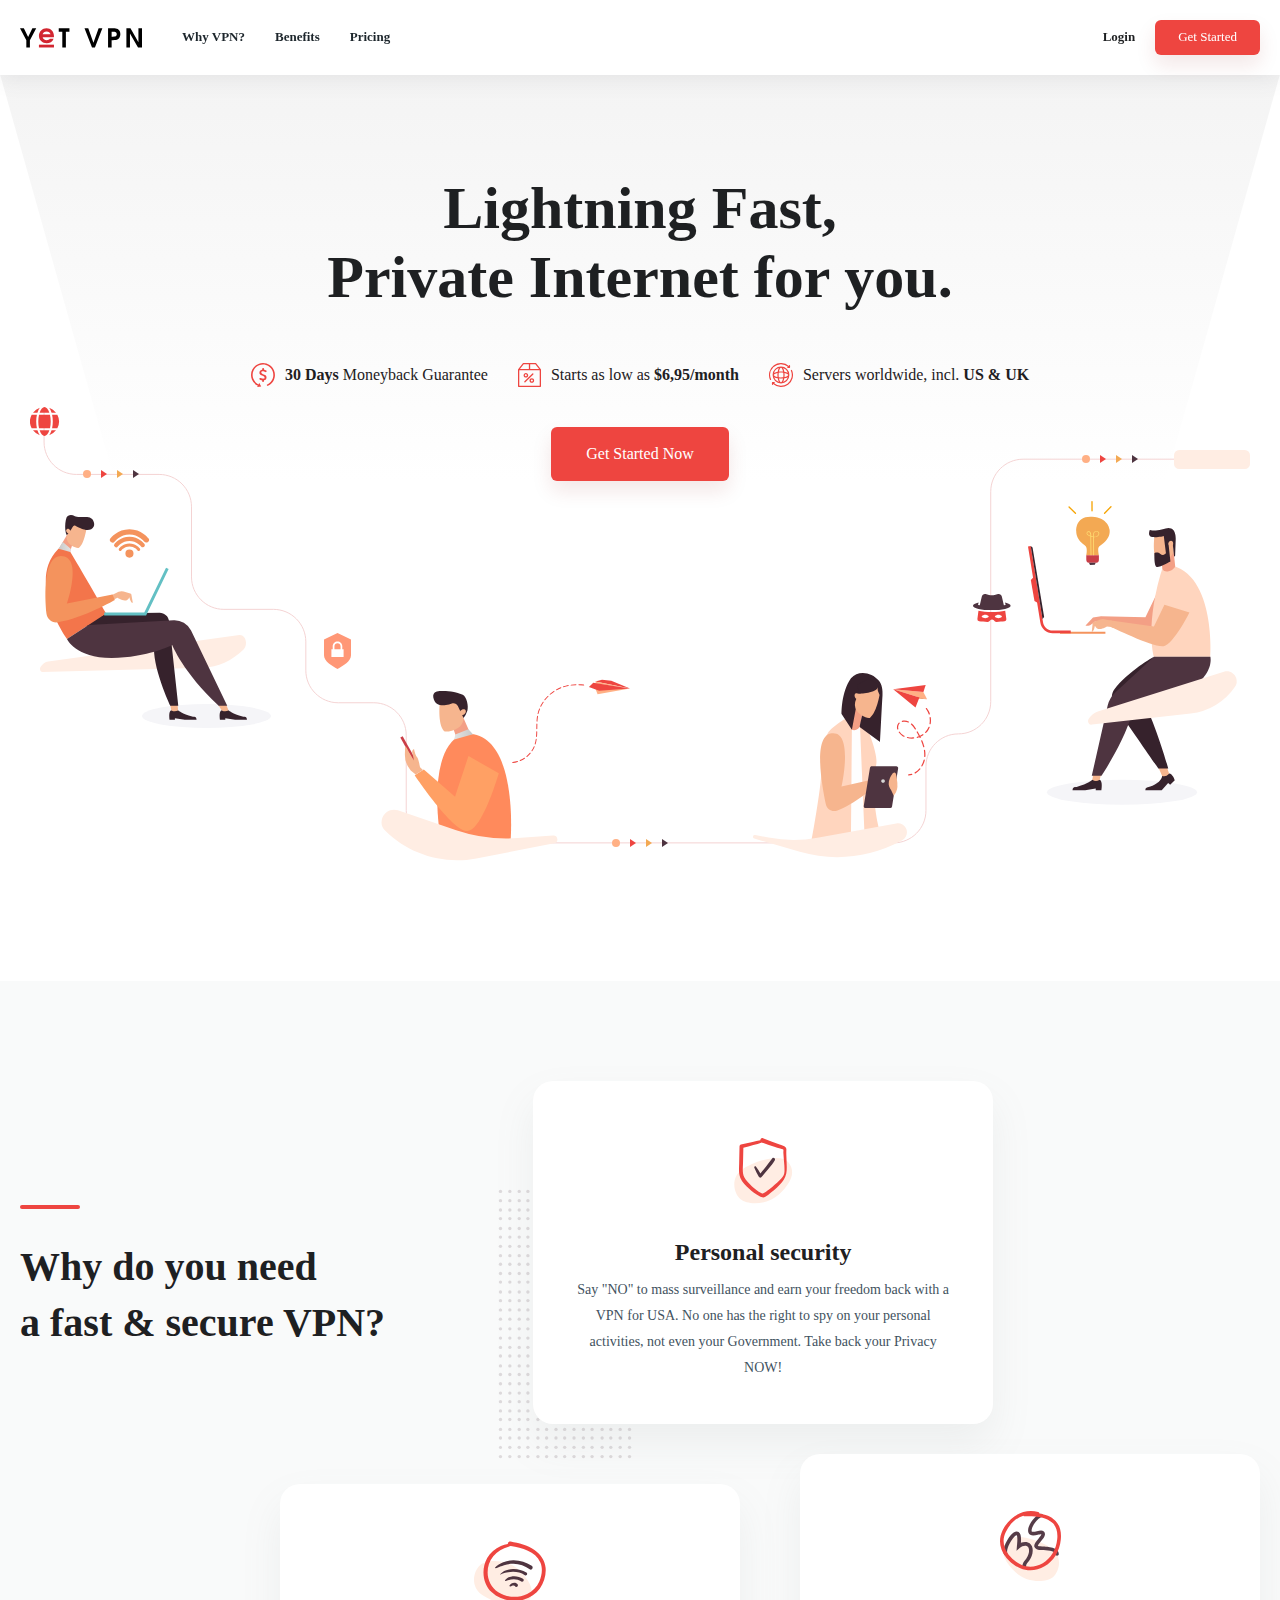
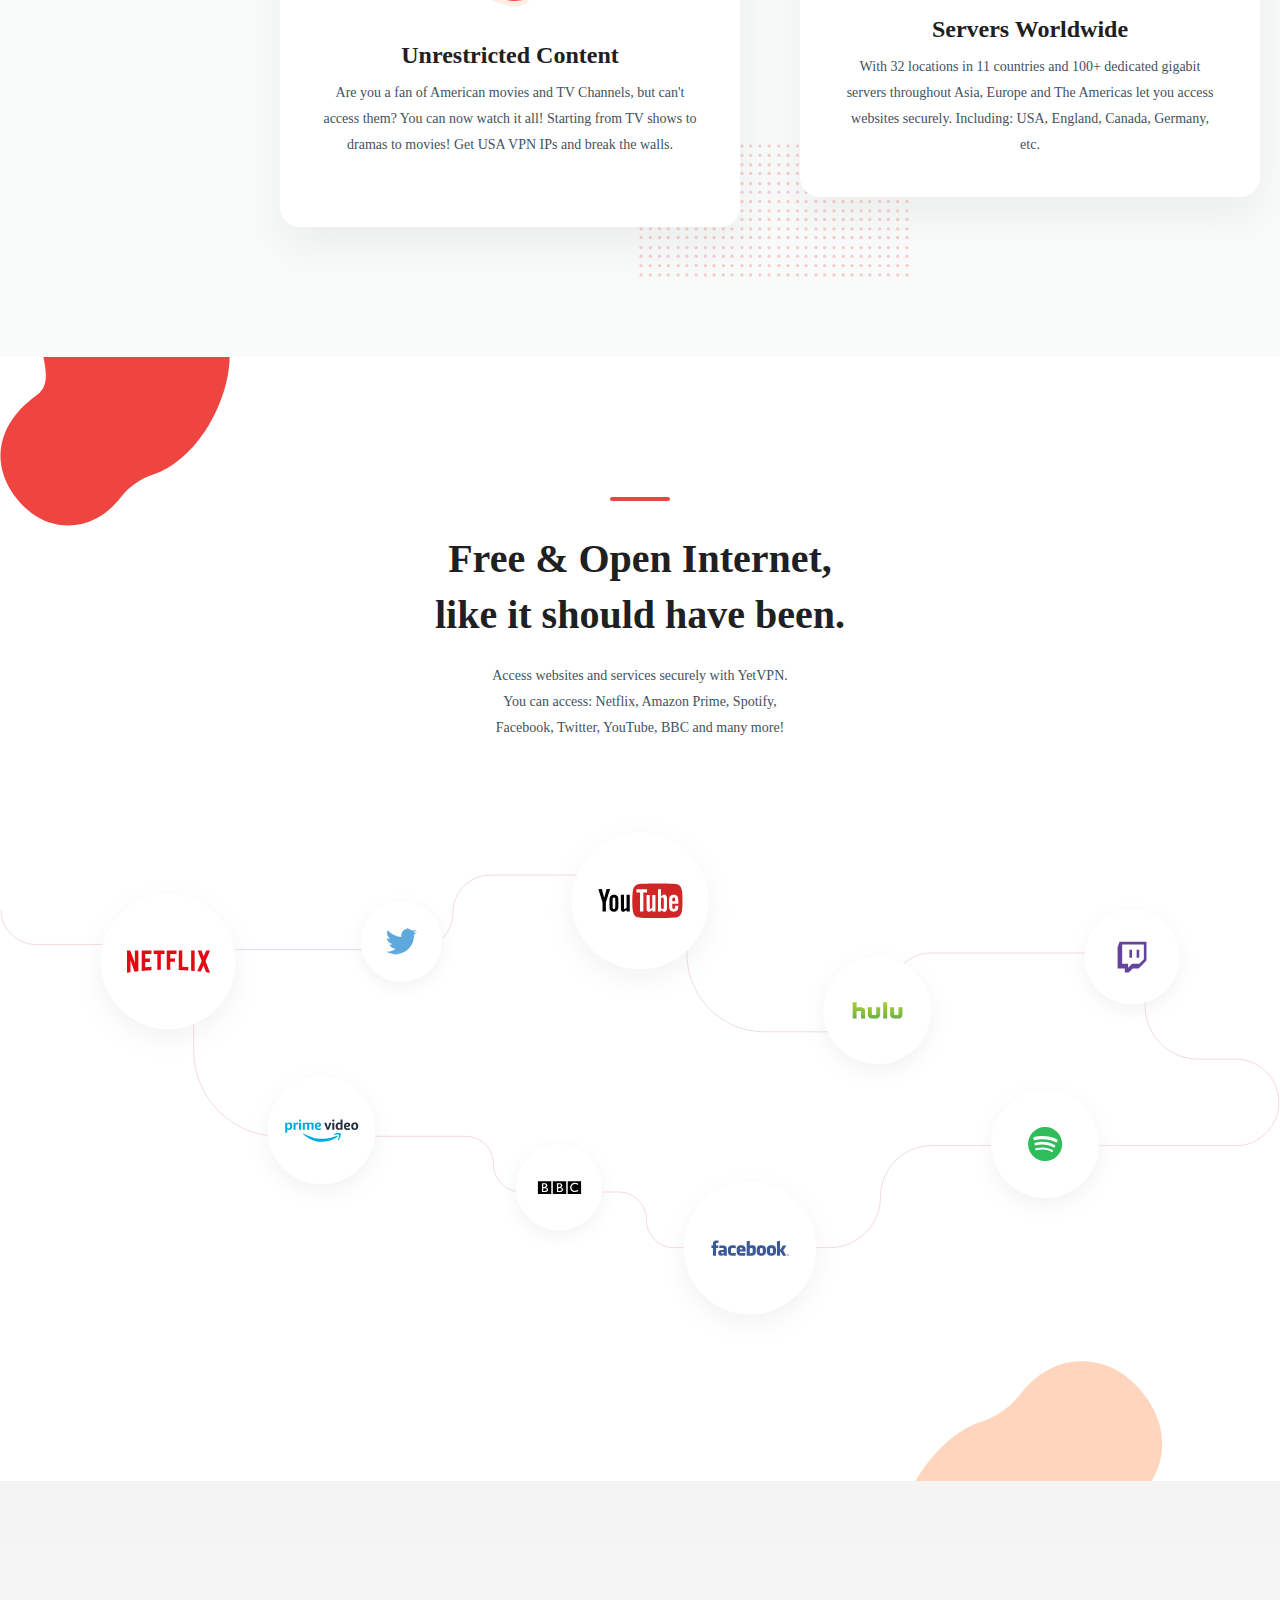
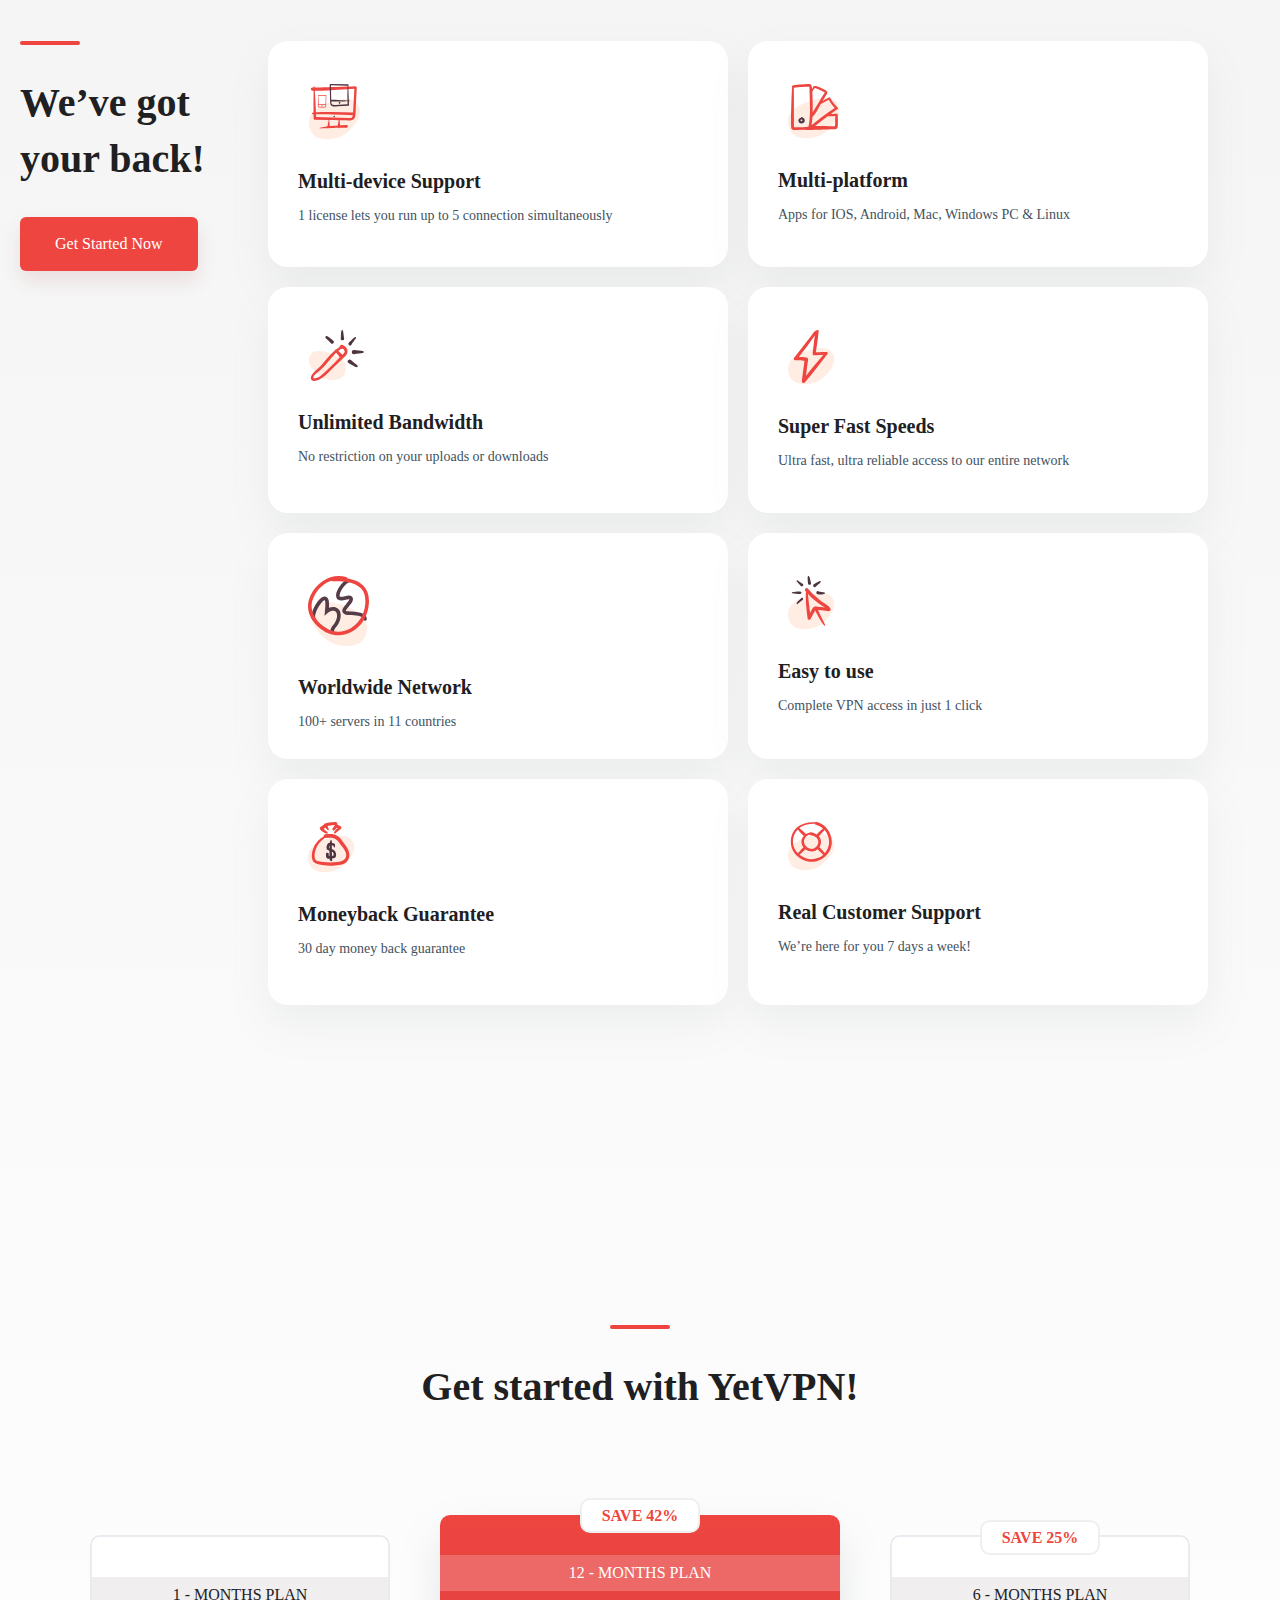
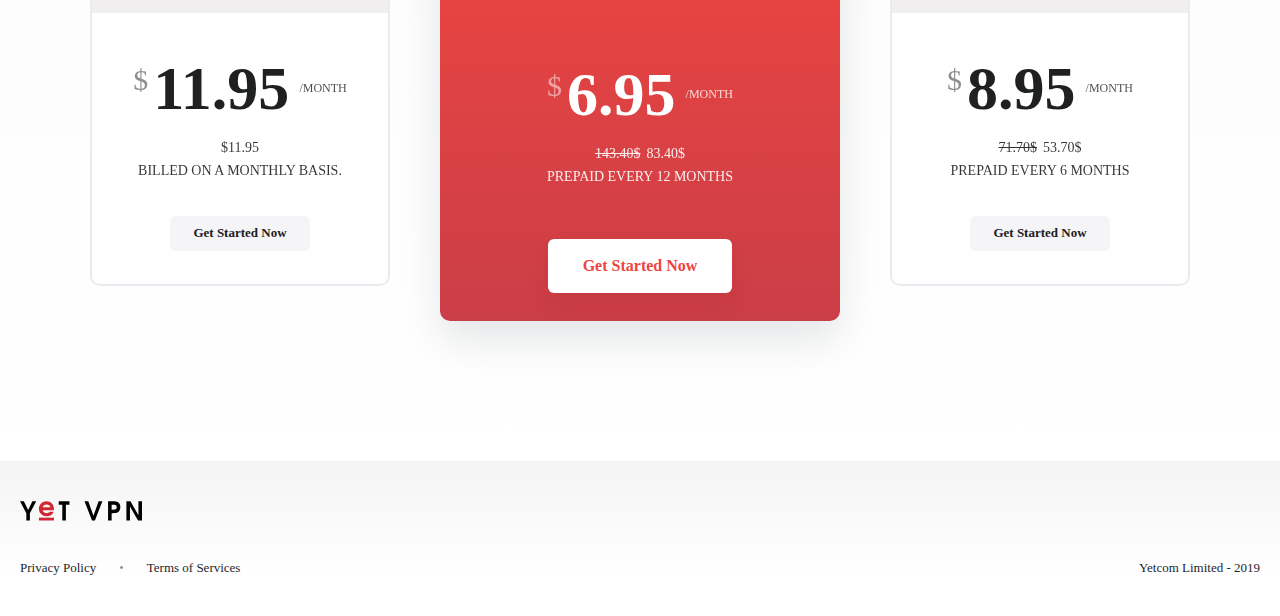
==== index.html @ a4718a86 "updated menu, broken links fixed, added content to policy pages" ====
<!DOCTYPE html>
<html lang="ru">

<head>

	<meta charset="utf-8">
	<!-- <base href="/"> -->

	<title>YetVPN - Lightning fast VPN service for your pc, mac, andoid, ios and iphone</title>
	<meta name="description" content="">

	<meta http-equiv="X-UA-Compatible" content="IE=edge">
	<meta name="viewport" content="width=device-width, initial-scale=1, maximum-scale=1">
	
	<!-- Template Basic Images Start -->
	<!-- <meta property="og:image" content="path/to/image.jpg"> -->
	<link rel="icon" href="img/favicon/favicon.ico">
	<link rel="apple-touch-icon" sizes="180x180" href="img/favicon/apple-touch-icon-180x180.png">
	<!-- Template Basic Images End -->
	
	<!-- Custom Browsers Color Start -->
	<meta name="theme-color" content="#000">
	<!-- Custom Browsers Color End -->

	<link rel="stylesheet" href="css/main.min.css">
	<script src="js/scripts.min.js"></script>
</head>

<body>

	<header>
		<div class="container">
			<div class="d-flex j-space-between header">
				<div class="header_left d-flex">
					<a href="/" class="header_logo_wrap">	
						<div class="logo">
							<img src="img/main_logo.svg" alt=""> 
						</div>
					</a>
					<ul class="menu d-flex">
						<li><a href="#why">Why VPN?</a></li>
						<li><a href="#benefits">Benefits</a></li>
						<li><a href="#pricing">Pricing</a></li>
					</ul>
				</div>
				<div class="header_right d-flex">
<!--					<img src="img/language.svg" alt="planet">
					<div class="select-wrapper">
						<div class="select-arrow-3"></div>
	    				<div class="select-arrow-3"></div>
						<select name="language" id="">
							<option value="english">English</option>
							<option value="russian">Russian</option>
						</select> 
					</div>
					<div class="vertical-line"></div> -->
					<div class="header__buttons d-flex">
						<a href="https://me.yetvpn.com/" class="login">Login</a>
						<form method="get" action="https://me.yetvpn.com/signup">
							<button class="main_button" style="font-size: 13px">Get Started</button>
						</form>
					</div>
					<div class="burger_icon mob">
						<span></span>
						<span></span>
						<span></span>
					</div>
				</div>
			</div>
		</div>
		<div class="burger_menu">
			<ul class="mob-menu">
				<li><a href="https://me.yetvpn.com/">Login</a></li>
				<li><a href="#why">Why VPN?</a></li>
				<li><a href="#benefits">Benefits</a></li>
				<li><a href="#pricing">Pricing</a></li>
			</ul>
		</div>
	</header>

	<!--  -->
	
	<div class="screen_1" style="background-image: url('./img/bg1.svg')">
		<div class="container">
			<h1 class="text-center">
				Lightning Fast,<br>
				Private Internet for you.
			</h1>
			<ul class="our_advantages d-flex">
				<li>
					<img src="img/moneyback.svg" alt="">
					<p><b>30 Days</b> Moneyback Guarantee</p>
				</li>
				<li>
					<img src="img/cheap.svg" alt="">
					<p>Starts as low as <b>$6,95/month</b></p>
				</li>
				<li>
					<img src="img/worldwide.svg" alt="">
					<p>Servers worldwide, incl. <b>US & UK</b></p>
				</li>
			</ul>
			
			<div class="bg_1screen" style="background-image: url('./img/bg1_desktop.svg')">
				<form method="get" action="https://me.yetvpn.com/signup"><button class="main_button">Get Started Now</button></form>
			</div>
		</div>
	</div>

	<!--  -->

	<div class="screen_2" id="why">
		<div class="container d-flex">
			<div class="screen2__left">
				<div class="red-line"></div>
				<h2>
					Why do you need <br>
					a fast & secure VPN?
				</h2>
			</div>		
			<div class="screen2__right">
				<div class="rectangle">
					<div class="rectangle_icon">
						<img src="img/personal-security.svg" alt="">
						<h3>Personal security</h3>
					</div>	
					<span>
						Say "NO" to mass surveillance and earn your freedom back with a VPN for USA. No one has the right to spy on your personal activities, not even your Government.
						Take back your Privacy NOW!
					</span>
				</div>
			</div>
		</div>
		<div class="container">
			<div class="rectangle_wrap">
				<div class="rectangle">
					<div class="rectangle_icon">
						<img src="img/unrestricted-content.svg" alt="">
						<h3>Unrestricted Content</h3>
					</div>
					<span>
						Are you a fan of American movies and TV Channels, but can't access them? You can now watch it all! Starting from TV shows to dramas to movies!
						Get USA VPN IPs and break the walls.
					</span>
				</div>
				<div class="rectangle_dots">
					<div class="rectangle">
						<div class="rectangle_icon">
							<img src="img/servers-worldwide.svg" alt="">
							<h3>Servers Worldwide</h3>
						</div>
						<span>
							With 32 locations in 11 countries and 100+ dedicated gigabit servers throughout Asia, Europe and The Americas let you access websites securely. Including: USA, England, Canada, Germany, etc.
						</span>
					</div>
				</div>
			</div>
		</div>
	</div>

	<!--  -->

	 <div class="screen_3">
		<div class="screen_3__header">
			<div class="red-line"></div>
			<h2>
				Free & Open Internet,<br>
				like it should have been.
			</h2>
			<span>
				Access websites and services securely with YetVPN. <br>
				You can access: Netflix, Amazon Prime, Spotify, <br> Facebook, Twitter, YouTube, BBC and many more!
			</span>
		</div>
		<div class="screen_3_bg" style="background-image: url('./img/internet.svg')"></div>
	</div>	

	

	<div class="screen_4" id="benefits">
		<div class="screen_4_1">
			<div class="container j-space-between">
				<div class="screen_4__left">
					<div class="red-line"></div>
					<h2>
						We’ve got your back!
					</h2>
					<button class="main_button">Get Started Now</button>
				</div>
				<div class="screen_4__right">
					<div class="about_us_wrap d-flex">
						<div class="about_us">
							<div class="about_us__header">
								<img src="img/multi-device-support.svg" alt="">
								<h4>Multi-device Support</h4>
							</div>	
							<div class="about_us__text">	
								<span>
									1 license lets you run up to 5 connection simultaneously
								</span>
							</div>	
						</div>
						<div class="about_us">
							<div class="about_us__header">
								<img src="img/multi-platform.svg" alt="">
								<h4>Multi-platform</h4>
							</div>	
							<div class="about_us__text">
								<span>
									Apps for IOS, Android, Mac, Windows PC & Linux
								</span>
							</div>	
						</div>
						<div class="about_us">
							<div class="about_us__header">
								<img src="img/unlimited-bandwidth.svg" alt="">
								<h4>Unlimited Bandwidth</h4>
							</div>	
							<div class="about_us__text">
								<span>
									No restriction on your uploads or downloads
								</span>
							</div>	
						</div>
						<div class="about_us">
							<div class="about_us__header">
								<img src="img/super-fast-speeds.svg" alt="">
								<h4>Super Fast Speeds</h4>
							</div>	
							<div class="about_us__text">
								<span>
									Ultra fast, ultra reliable access to our entire network
								</span>
							</div>	
						</div>

						<div class="about_us">
							<div class="about_us__header">
								<img src="img/servers-worldwide.svg" alt="">
								<h4>Worldwide Network</h4>
							</div>	
							<div class="about_us__text">
								<span>
									100+ servers in 11 countries
								</span>
							</div>		
						</div>
						<div class="about_us">
							<div class="about_us__header">
								<img src="img/easy-to-use.svg" alt="">
								<h4>Easy to use</h4>
							</div>
							<div class="about_us__text">
								<span>
									Complete VPN access in just 1 click
								</span>
							</div>		
						</div>
						<div class="about_us">
							<div class="about_us__header">
								<img src="img/moneyback-guarantee.svg" alt="">
								<h4>Moneyback Guarantee</h4>
							</div>	
							<div class="about_us__text">
								<span>
									30 day money back guarantee
								</span>
							</div>	
						</div>
						<div class="about_us">
							<div class="about_us__header">
								<img src="img/real-customer-suppor.svg" alt="">
								<h4>Real Customer Support</h4>
							</div>
							<div class="about_us__text">	
								<span>
									We’re here for you 7 days a week!
								</span>
							</div>		
						</div>
					</div>
				</div>
			</div>
		</div>
		<div class="screen_5">
			<div class="container">
				<div class="screen_5__header text-center" id="pricing">
					<div class="red-line"></div>
					<h2>Get started with YetVPN!</h2>
				</div>	
				<div class="cards_wrap j-space-between">
					<div class="card">
						<div class="card_info_wrap">
							<div class="plan_info text-center">
								1 - months plan
							</div>
							<div class="price_wrap">
								<p class="dollar">$</p>
								<p class="price">11.95</p>
								<p class="mo" style="font-size:12px;">/month</p>
							</div>
							<div class="description">
								<div class="up_desc">
									<div class="old_new_price">
										<p>$11.95</p>
									</div>
									<div class="small_desc">
										<p>billed on a monthly basis.</p>
									</div>
								</div>
								<div class="down_desc">
									<form method="get" action="https://me.yetvpn.com/signup">
										<button class="main_button">Get Started Now</button>
									</form>
								</div>
								
							</div>
						</div>
					</div>
					<div class="main-card">
						<div class="discount text-center">
							SAVE 42%
						</div>
						<div class="card_info_wrap">
							<div class="plan_info text-center">
								12 - months plan
							</div>
							<div class="price_wrap">
								<p class="dollar">$</p>
								<p class="price">6.95</p>
								<p class="mo" style="font-size:12px;">/month</p>
							</div>
							<div class="description">
								<div class="up_desc">
									<div class="old_new_price">
										<p class="line-through">143.40$ </p> 
										<p>83.40$</p>
									</div>
									<div class="small_desc">
										<p>prepaid every 12 months</p>
									</div>
								</div>
								<div class="down_desc">
									<form method="get" action="https://me.yetvpn.com/signup">
										<button class="main_button">Get Started Now</button>
									</form>
								</div>
								
							</div>
						</div>
					</div>
					<div class="card">
						<div class="discount text-center">
							SAVE 25%
						</div>
						<div class="card_info_wrap">
							<div class="plan_info text-center">
								6 - months plan
							</div>
							<div class="price_wrap">
								<p class="dollar">$</p>
								<p class="price">8.95</p>
								<p class="mo" style="font-size:12px;">/month</p>
							</div>
							<div class="description">
								<div class="up_desc">
									<div class="old_new_price">
										<p class="line-through">71.70$</p>
										<p>53.70$</p>
									</div>
									<div class="small_desc">
										<p>prepaid every 6 months</p>
									</div>
								</div>
								<div class="down_desc">
									<form method="get" action="https://me.yetvpn.com/signup">
										<button class="main_button">Get Started Now</button>
									</form>
								</div>
								
							</div>
						</div>
					</div>
				</div>
			</div>
		</div>
	</div>
	  
<footer>
	<div class="container">
		<div class="logo_wrap desktop">
			<a href="/" >	
				<img src="img/main_logo.svg" alt="">
			</a>
		</div>
		<div class="footer_description">
			<div class="footer_left">
				<ul>
					<li>
						<a href="/Privacy_Policy.html">
							Privacy Policy
						</a>
					</li>
					<li>
						<div class="separator">•</div>
						<a href="/Terms_of_Services.html">
							Terms of Services
						</a>
					</li>
				</ul>
			</div>	
			<div class="footer_right">
				<div class="logo_wrap mob">
					<a href="/" >	
						<img src="img/main_logo.svg" alt="">
					</a>
				</div>
				<p>Yetcom Limited - 2019</p>
			</div>	
		</div>
	</div>
</footer> 

</body>
</html>
---- css/main.min.css ----
@import url(https://rsms.me/inter/inter.css);@font-face{font-family:roboto-example;font-weight:400;font-style:normal;src:url(../fonts/RobotoRegular/RobotoRegular.eot);src:url(../fonts/RobotoRegular/RobotoRegular.eot?#iefix) format("embedded-opentype"),url(../fonts/RobotoRegular/RobotoRegular.woff) format("woff"),url(../fonts/RobotoRegular/RobotoRegular.ttf) format("truetype")}@font-face{font-family:roboto-example;font-weight:700;font-style:normal;src:url(../fonts/RobotoBold/RobotoBold.eot);src:url(../fonts/RobotoBold/RobotoBold.eot?#iefix) format("embedded-opentype"),url(../fonts/RobotoBold/RobotoBold.woff) format("woff"),url(../fonts/RobotoBold/RobotoBold.ttf) format("truetype")}*,::after,::before{-webkit-box-sizing:border-box;box-sizing:border-box}html{font-family:sans-serif;line-height:1.15;-webkit-text-size-adjust:100%;-ms-text-size-adjust:100%;-ms-overflow-style:scrollbar;-webkit-tap-highlight-color:transparent}@-ms-viewport{width:device-width}article,aside,dialog,figcaption,figure,footer,header,hgroup,main,nav,section{display:block}body{margin:0;font-family:-apple-system,BlinkMacSystemFont,"Segoe UI",Roboto,"Helvetica Neue",Arial,sans-serif,"Apple Color Emoji","Segoe UI Emoji","Segoe UI Symbol";font-size:1rem;font-weight:400;line-height:1.5;color:#212529;text-align:left;background-color:#fff}[tabindex="-1"]:focus{outline:0!important}hr{-webkit-box-sizing:content-box;box-sizing:content-box;height:0;overflow:visible}h1,h2,h3,h4,h5,h6{margin-top:0;margin-bottom:.5rem}p{margin-top:0;margin-bottom:1rem}abbr[data-original-title],abbr[title]{text-decoration:underline;-webkit-text-decoration:underline dotted;text-decoration:underline dotted;cursor:help;border-bottom:0}address{margin-bottom:1rem;font-style:normal;line-height:inherit}dl,ol,ul{margin-top:0;margin-bottom:1rem}ol ol,ol ul,ul ol,ul ul{margin-bottom:0}dt{font-weight:700}dd{margin-bottom:.5rem;margin-left:0}blockquote{margin:0 0 1rem}dfn{font-style:italic}b,strong{font-weight:bolder}small{font-size:80%}sub,sup{position:relative;font-size:75%;line-height:0;vertical-align:baseline}sub{bottom:-.25em}sup{top:-.5em}a{color:#007bff;text-decoration:none;background-color:transparent;-webkit-text-decoration-skip:objects}a:hover{color:#0056b3;text-decoration:underline}a:not([href]):not([tabindex]){color:inherit;text-decoration:none}a:not([href]):not([tabindex]):focus,a:not([href]):not([tabindex]):hover{color:inherit;text-decoration:none}a:not([href]):not([tabindex]):focus{outline:0}code,kbd,pre,samp{font-family:monospace,monospace;font-size:1em}pre{margin-top:0;margin-bottom:1rem;overflow:auto;-ms-overflow-style:scrollbar}figure{margin:0 0 1rem}img{vertical-align:middle;border-style:none}svg:not(:root){overflow:hidden}table{border-collapse:collapse}caption{padding-top:.75rem;padding-bottom:.75rem;color:#6c757d;text-align:left;caption-side:bottom}th{text-align:inherit}label{display:inline-block;margin-bottom:.5rem}button{-webkit-border-radius:0;border-radius:0}button:focus{outline:1px dotted;outline:5px auto -webkit-focus-ring-color}button,input,optgroup,select,textarea{margin:0;font-family:inherit;font-size:inherit;line-height:inherit}button,input{overflow:visible}button,select{text-transform:none}[type=reset],[type=submit],button,html [type=button]{-webkit-appearance:button}[type=button]::-moz-focus-inner,[type=reset]::-moz-focus-inner,[type=submit]::-moz-focus-inner,button::-moz-focus-inner{padding:0;border-style:none}input[type=checkbox],input[type=radio]{-webkit-box-sizing:border-box;box-sizing:border-box;padding:0}input[type=date],input[type=datetime-local],input[type=month],input[type=time]{-webkit-appearance:listbox}textarea{overflow:auto;resize:vertical}fieldset{min-width:0;padding:0;margin:0;border:0}legend{display:block;width:100%;max-width:100%;padding:0;margin-bottom:.5rem;font-size:1.5rem;line-height:inherit;color:inherit;white-space:normal}progress{vertical-align:baseline}[type=number]::-webkit-inner-spin-button,[type=number]::-webkit-outer-spin-button{height:auto}[type=search]{outline-offset:-2px;-webkit-appearance:none}[type=search]::-webkit-search-cancel-button,[type=search]::-webkit-search-decoration{-webkit-appearance:none}::-webkit-file-upload-button{font:inherit;-webkit-appearance:button}output{display:inline-block}summary{display:list-item;cursor:pointer}template{display:none}[hidden]{display:none!important}.w-25{width:25%!important}.w-50{width:50%!important}.w-75{width:75%!important}.w-100{width:100%!important}.h-25{height:25%!important}.h-50{height:50%!important}.h-75{height:75%!important}.h-100{height:100%!important}.mw-100{max-width:100%!important}.mh-100{max-height:100%!important}html{font-family:Inter,sans-serif;padding:0;margin:0}@supports (font-variation-settings:normal){html{font-family:'Inter var',sans-serif}}h1{font-size:60px;font-weight:800}h2{font-size:40px;font-weight:800;line-height:1.4}h3{font-size:24px;font-weight:700}h4{font-size:20px;font-weight:700}select{border:none;cursor:pointer;color:#1d262c!important;font-size:13px;font-weight:600}span{font-size:14px;font-weight:400;color:#3f5260;line-height:1.86}h1,h2,h3,h4,h5,h6{margin-bottom:0}p{margin-top:initial;margin-bottom:initial}::-webkit-input-placeholder{color:#666}::-moz-placeholder{color:#666}:-ms-input-placeholder{color:#666}::-ms-input-placeholder{color:#666}::placeholder{color:#666}::-moz-selection{background-color:#ee4540;color:#fff}::selection{background-color:#ee4540;color:#fff}a:hover{text-decoration:none;color:inherit}a{color:inherit}body{min-width:320px;position:relative;font-family:Inter;overflow-x:hidden;color:#1e2022;line-height:inherit;padding:0;margin:0}body input,body textarea{border:#666 1px solid;outline:0}body input:focus:required:invalid,body textarea:focus:required:invalid{border-color:red}body input:required:valid,body textarea:required:valid{border-color:green}.img-responsive{display:block;max-width:100%;height:auto}.img-responsive.img-width{width:100%}.text-center{text-align:center}b,strong{font-weight:700}header{-webkit-box-shadow:0 4px 20px 0 rgba(86,89,102,.1);box-shadow:0 4px 20px 0 rgba(86,89,102,.1);position:fixed;width:100%;background-color:#fff;z-index:99999;top:0}.container{max-width:1280px;margin:0 auto;padding:0 20px}.d-flex{display:-webkit-box;display:-webkit-flex;display:-ms-flexbox;display:flex;-webkit-box-align:center;-webkit-align-items:center;-ms-flex-align:center;align-items:center;-webkit-flex-wrap:wrap;-ms-flex-wrap:wrap;flex-wrap:wrap}.j-space-between{-webkit-box-pack:justify;-webkit-justify-content:space-between;-ms-flex-pack:justify;justify-content:space-between}.header_logo_wrap{margin-right:40px}.header{padding:20px 0}ul{list-style-type:none;margin:0;padding:0}.menu{font-size:13px;font-weight:600;font-style:normal;font-stretch:normal;line-height:normal;letter-spacing:normal;color:#1d262c;-webkit-box-align:center;-webkit-align-items:center;-ms-flex-align:center;align-items:center}ul.menu li{padding-left:30px}ul.menu li:first-child{padding-left:0!important}.select-arrow-3{position:absolute;z-index:-9999;border:5px solid transparent;border-bottom:0;right:0;margin-top:3px}.select-arrow-3:nth-child(1){top:10px;border-top-color:#6c7231}.select-arrow-3:nth-child(2){top:9px;border-top-color:#fff}.select-wrapper{position:relative;margin-right:30px}.select-wrapper select{width:70px;height:28px;font-size:13px;font-weight:600;padding-left:7px;background:0 0;border:0;outline:0;appearance:none;-webkit-appearance:none;-moz-appearance:none}.select-wrapper select::-ms-expand{display:none}div.vertical-line{width:1px;background-color:#1d262c;opacity:.2;-webkit-align-self:center;-ms-flex-item-align:center;align-self:center;height:22px}.align-center{-webkit-box-align:center;-webkit-align-items:center;-ms-flex-align:center;align-items:center}.burger_icon{width:21px;height:14px;position:relative;-webkit-transform:rotate(0);-ms-transform:rotate(0);transform:rotate(0);-webkit-transition:.5s ease-in-out;-o-transition:.5s ease-in-out;transition:.5s ease-in-out;cursor:pointer}.burger_icon span{display:block;position:absolute;height:2px;width:100%;background:#000;-webkit-border-radius:9px;border-radius:9px;opacity:1;left:0;-webkit-transform:rotate(0);-ms-transform:rotate(0);transform:rotate(0);-webkit-transition:.25s ease-in-out;-o-transition:.25s ease-in-out;transition:.25s ease-in-out}.burger_icon span:nth-child(1){top:0;-webkit-transform-origin:left center;-ms-transform-origin:left center;transform-origin:left center}.burger_icon span:nth-child(2){top:6px;-webkit-transform-origin:left center;-ms-transform-origin:left center;transform-origin:left center}.burger_icon span:nth-child(3){top:12px;-webkit-transform-origin:left center;-ms-transform-origin:left center;transform-origin:left center}.burger_icon.open span:nth-child(1){-webkit-transform:rotate(45deg);-ms-transform:rotate(45deg);transform:rotate(45deg);top:-3px}.burger_icon.open span:nth-child(2){width:0%;opacity:0}.burger_icon.open span:nth-child(3){-webkit-transform:rotate(-45deg);-ms-transform:rotate(-45deg);transform:rotate(-45deg);top:12px}.burger_menu{width:100%;background-color:#fff;display:none}.mob-menu{text-align:center;padding:20px 0}.mob-menu li{margin:20px 0;color:#1e2022}.login{margin:0 20px 0 30px;font-size:13px;font-weight:600}button.main_button{background-color:#ee4540;-webkit-box-shadow:0 10px 20px 0 rgba(138,21,17,.1);box-shadow:0 10px 20px 0 rgba(138,21,17,.1);-webkit-border-radius:6px;border-radius:6px;border:0;padding:10px 23px;color:#fff;font-weight:500;outline:0;cursor:pointer;-webkit-transition:all .6s;-o-transition:all .6s;transition:all .6s}button.main_button:hover{opacity:.8;-webkit-transition:all .6s;-o-transition:all .6s;transition:all .6s}.content_block{margin-top:74px;padding:100px 0}.content_block h1{padding-bottom:30px}.content_block p{line-height:1.67}.screen_1{background-repeat:no-repeat;background-position:top;-webkit-background-size:contain;background-size:contain;margin-top:74px}.screen_1 .main_button{margin:0 auto;display:block;font-size:16px;padding:18px 35px!important}.screen_1 .bg_1screen{padding-top:20px;background-repeat:no-repeat;background-position:center;-webkit-background-size:contain;background-size:contain;max-width:1220px;height:454px;margin:0 auto 120px}.screen_1 h1{padding:100px 0 31px 0}.our_advantages{-webkit-box-pack:center;-webkit-justify-content:center;-ms-flex-pack:center;justify-content:center;margin-bottom:20px}.our_advantages li{display:-webkit-box;display:-webkit-flex;display:-ms-flexbox;display:flex;-webkit-box-align:center;-webkit-align-items:center;-ms-flex-align:center;align-items:center}.our_advantages li img{padding-right:10px;padding-left:30px}.our_advantages li:first-child img{padding-left:0!important}.screen_2{background-color:#f9fafa;padding-bottom:130px}.screen2__left{margin-top:120px;margin-right:148px}.screen2__right{margin-top:100px;margin-bottom:30px;position:relative;z-index:2}.screen2__right:before{content:'';position:absolute;background-image:url(../img/bg-dot-2.svg);width:134px;height:270px;-o-object-fit:contain;object-fit:contain;left:-35px;opacity:.4;bottom:-35px;z-index:-1}.red-line{width:60px;height:4px;-webkit-border-radius:2px;border-radius:2px;background-color:#ee4540;margin-bottom:30px}.rectangle{width:460px;height:343px;-webkit-border-radius:20px;border-radius:20px;-webkit-box-shadow:0 20px 40px 0 rgba(124,133,142,.1);box-shadow:0 20px 40px 0 rgba(124,133,142,.1);background-color:#fff;text-align:center}.rectangle_wrap{-webkit-box-pack:end;-webkit-justify-content:flex-end;-ms-flex-pack:end;justify-content:flex-end;display:-webkit-box;display:-webkit-flex;display:-ms-flexbox;display:flex;-webkit-flex-wrap:wrap;-ms-flex-wrap:wrap;flex-wrap:wrap}.rectangle h3{margin-bottom:10px}.rectangle span{display:block;padding:0 40px 40px}.rectangle .rectangle_icon{padding-top:57px}.rectangle .rectangle_icon img{padding-bottom:35px}.rectangle_wrap>.rectangle{margin-right:60px;margin-top:30px;z-index:3}.rectangle_wrap .rectangle_dots{position:relative;z-index:2}.rectangle_wrap .rectangle_dots:before{background-image:url(../img/bg-dot.svg);content:'';position:absolute;width:270px;height:133px;-o-object-fit:contain;object-fit:contain;z-index:-1;opacity:.5;left:-161px;bottom:-50px}.screen_3{position:relative;padding-bottom:100px}.screen_3 .screen_3_bg{background-repeat:no-repeat;background-position:center;-webkit-background-size:contain;background-size:contain;max-width:1492px;height:600px;margin:0 auto}.screen_3:before{content:'';position:absolute;background-image:url(../img/bg-fill.svg);background-repeat:no-repeat;-webkit-background-size:contain;background-size:contain;width:316px;height:284px;-o-object-fit:contain;object-fit:contain;top:-115px;z-index:-1}.screen_3:after{content:'';position:absolute;background-image:url(../img/bg-fill-2.svg);background-repeat:no-repeat;-webkit-background-size:contain;background-size:contain;width:389px;height:335px;-o-object-fit:contain;object-fit:contain;bottom:-215px;right:0;z-index:-1}.screen_3__header{max-width:477px;margin:0 auto;padding-top:140px;text-align:center}.screen_3__header .red-line{margin:0 auto 30px}.screen_3__header h2{margin-bottom:20px}.screen_3__header span{padding:0 50px 40px;display:block}.screen_4{background-image:-webkit-gradient(linear,left top,left bottom,from(#f4f4f4),to(#fff));background-image:-webkit-linear-gradient(top,#f4f4f4,#fff);background-image:-o-linear-gradient(top,#f4f4f4,#fff);background-image:linear-gradient(to bottom,#f4f4f4,#fff)}.screen_4 .screen_4_1>.container{padding-top:160px;display:-webkit-box;display:-webkit-flex;display:-ms-flexbox;display:flex;-webkit-flex-wrap:wrap;-ms-flex-wrap:wrap;flex-wrap:wrap}.screen_4 .screen_4__left{width:220px}.screen_4 .screen_4__left h2{margin-bottom:30px}.screen_4 .screen_4__left .main_button{font-size:16px;padding:18px 35px!important}.screen_4 .screen_4__right{width:80%}.screen_4 .screen_4__right .about_us_wrap .about_us{height:226px;width:460px;-webkit-border-radius:20px;border-radius:20px;-webkit-box-shadow:0 20px 40px 0 rgba(124,133,142,.1);box-shadow:0 20px 40px 0 rgba(124,133,142,.1);background-color:#fff;margin-left:20px;margin-bottom:20px}.screen_4 .screen_4__right .about_us_wrap .about_us img{margin:43px 30px 30px 40px}.screen_4 .screen_4__right .about_us_wrap .about_us h4,.screen_4 .screen_4__right .about_us_wrap .about_us span{margin:0 30px 10px 30px}.screen_4 .screen_4__right .about_us_wrap .about_us:nth-child(odd){margin-left:0!important}.screen_5 .container{padding-top:300px;padding-bottom:140px}.screen_5 .container .screen_5__header{margin-bottom:100px}.screen_5 .container .screen_5__header .red-line{margin:0 auto 30px}.card{position:relative;width:300px;height:351px;padding-top:40px;-webkit-border-radius:10px;border-radius:10px;border:solid 2px #e9ebf0;background-color:#fff;margin-top:20px}.card .plan_info{padding:9px 0;background-color:#f0eeef;color:#1e2022;margin-bottom:40px;font-weight:500}.card .dollar,.card .mo,.card .price{color:#1e2022}.card .old_new_price,.card .small_desc{color:#1e2022}.card .down_desc{padding-top:30px;margin:0 auto}.card .down_desc .main_button{background-color:#f5f5f8!important;color:#1e2022;-webkit-box-shadow:none;box-shadow:none;font-size:13px;font-weight:700}.main-card{position:relative;width:400px;height:406px;padding-top:40px;-webkit-border-radius:10px;border-radius:10px;-webkit-box-shadow:0 20px 40px 0 rgba(124,133,142,.2);box-shadow:0 20px 40px 0 rgba(124,133,142,.2);background-image:-webkit-gradient(linear,left top,left bottom,from(#ee4540),to(#ca3e47));background-image:-webkit-linear-gradient(top,#ee4540,#ca3e47);background-image:-o-linear-gradient(top,#ee4540,#ca3e47);background-image:linear-gradient(to bottom,#ee4540,#ca3e47)}.main-card .plan_info{padding:9px 0;background-color:#ec6967;color:#fff;margin-bottom:68px;font-weight:500}.main-card .dollar,.main-card .mo,.main-card .price{color:#fff}.main-card .old_new_price,.main-card .small_desc{color:#fff}.main-card .down_desc{padding-top:47px;margin:0 auto}.main-card .down_desc .main_button{background-color:#fff!important;color:#ee4540!important;padding:18px 35px!important;font-size:16px;font-weight:700}.cards_wrap{max-width:1100px;margin:0 auto;display:-webkit-box;display:-webkit-flex;display:-ms-flexbox;display:flex;-webkit-flex-wrap:wrap;-ms-flex-wrap:wrap;flex-wrap:wrap}.discount{position:absolute;width:120px;height:35px;top:-17px;-webkit-border-radius:10px;border-radius:10px;border:solid 2px #f0eeef;background-color:#fff;font-size:16px;font-weight:800;color:#ee4540;padding-top:7px;margin:0 auto;right:0;left:0}.card_info_wrap{display:-webkit-box;display:-webkit-flex;display:-ms-flexbox;display:flex;-webkit-box-orient:vertical;-webkit-box-direction:normal;-webkit-flex-direction:column;-ms-flex-direction:column;flex-direction:column;text-transform:uppercase}.price_wrap{display:-webkit-box;display:-webkit-flex;display:-ms-flexbox;display:flex;-webkit-box-pack:center;-webkit-justify-content:center;-ms-flex-pack:center;justify-content:center}.dollar{opacity:.5;font-size:30px;font-weight:500;margin-right:5px;margin-top:10px}.price{font-size:62px;font-weight:700}.mo{font-size:16px;font-weight:400;opacity:.8;margin-left:10px;-webkit-align-self:center;-ms-flex-item-align:center;align-self:center}.description{display:-webkit-box;display:-webkit-flex;display:-ms-flexbox;display:flex;-webkit-box-orient:vertical;-webkit-box-direction:normal;-webkit-flex-direction:column;-ms-flex-direction:column;flex-direction:column;-webkit-box-pack:justify;-webkit-justify-content:space-between;-ms-flex-pack:justify;justify-content:space-between}.old_new_price{display:-webkit-box;display:-webkit-flex;display:-ms-flexbox;display:flex;-webkit-box-pack:center;-webkit-justify-content:center;-ms-flex-pack:center;justify-content:center;padding-top:15px}.small_desc{display:-webkit-box;display:-webkit-flex;display:-ms-flexbox;display:flex;-webkit-box-pack:center;-webkit-justify-content:center;-ms-flex-pack:center;justify-content:center}.old_new_price p,.small_desc p{margin:0 3px 7px;font-size:14px;opacity:.9}.line-through{text-decoration:line-through}footer{background:-webkit-gradient(linear,left top,left bottom,from(#f4f4f4),to(#fff));background:-webkit-linear-gradient(top,#f4f4f4,#fff);background:-o-linear-gradient(top,#f4f4f4,#fff);background:linear-gradient(to bottom,#f4f4f4,#fff);margin-bottom:40px}.logo_wrap{padding:40px 0}.footer_description{display:-webkit-box;display:-webkit-flex;display:-ms-flexbox;display:flex;-webkit-box-pack:justify;-webkit-justify-content:space-between;-ms-flex-pack:justify;justify-content:space-between;color:#1d262c;font-size:13px;font-weight:400}.footer_left ul,.footer_left ul li{display:-webkit-box;display:-webkit-flex;display:-ms-flexbox;display:flex}.separator{opacity:.5;font-size:13px;font-weight:400;color:#1d262c;margin:0 23px}e{font-size:32px;vertical-align:bottom}@media (min-width:768px) and (max-width:1240px){.screen_4_1>.container{-webkit-box-orient:vertical;-webkit-box-direction:normal;-webkit-flex-direction:column;-ms-flex-direction:column;flex-direction:column;padding-top:100px!important}.about_us_wrap{-webkit-box-pack:center;-webkit-justify-content:center;-ms-flex-pack:center;justify-content:center}.screen_4 .screen_4__right{width:100%}.screen_4__left{margin:0 auto;width:auto!important}.screen_4__left .main_button,.screen_4__left .red-line{margin:0 auto 30px;display:block}.screen_5 .container{padding-top:100px}}@media (min-width:768px) and (max-width:1056px){.rectangle{margin:20px auto!important}.rectangle_wrap .rectangle_dots{margin:0 auto!important}.screen_2{padding-bottom:50px}.screen_2 .screen2__left h2{padding-bottom:30px}.screen2__right{margin:0 auto}}@media screen and (min-width:768px){.cards_wrap{-webkit-flex-wrap:nowrap;-ms-flex-wrap:nowrap;flex-wrap:nowrap}}@media screen and (max-width:980px){.about_us_wrap .about_us:nth-child(even){margin-left:0!important}}@media (max-width:991.98px){.rectangle_wrap .rectangle_dots:before,.screen2__right:before{content:none}}@media (max-width:767.98px){h1{font-size:26px;line-height:1.38}h2{font-size:20px;line-height:1.5}h3{font-size:16px}h4{font-size:16px;font-weight:600}.header__buttons,.menu,.vertical-line{display:none}.select-wrapper select{margin-left:10px;width:8px}.our_advantages li{margin:10px 20px 20px 0}.our_advantages li img{padding-left:0!important;height:30px;width:30px}.content_block{padding:40px 0}.content_block p{font-size:12px!important}.content_block,.screen_1{margin-top:69px}.screen_1 h1{padding:40px 0}.bg_1screen{background-image:url(../img/mob-banner.svg)!important;-webkit-background-size:contain!important;background-size:contain!important}.bg_1screen .main_button{font-size:13px!important;padding:13px 17px!important}.screen_1 .bg_1screen{height:575px!important;margin:0 auto!important}.logo{margin-top:0}.header_logo_wrap{margin-right:0}.screen_2{padding-bottom:40px}.screen2__left{margin-top:40px!important;margin-right:0!important}.rectangle_dots .rectangle{margin-bottom:0!important}.screen2__right{margin-top:20px;margin-bottom:0!important}.rectangle{width:100%;height:100%;text-align:left}.rectangle h3{margin-bottom:0!important}.rectangle .rectangle_icon img{width:40px;height:40px;padding-bottom:0;margin-right:20px}.rectangle span{font-size:12px!important;padding:20px}.rectangle .rectangle_icon{padding:30px 30px 0 30px;text-align:left;display:-webkit-box;display:-webkit-flex;display:-ms-flexbox;display:flex;-webkit-box-align:center;-webkit-align-items:center;-ms-flex-align:center;align-items:center}.rectangle{margin-bottom:20px!important}.rectangle_wrap>.rectangle{margin:0}.screen_2 .screen2__left h2{padding-bottom:20px}.screen_3:after,.screen_3:before{content:none}.screen_3_bg{background-image:url(../img/internet-1.svg)!important}.screen_3__header{text-align:left;margin:0;padding:60px 20px 20px 20px}.screen_3__header .red-line{margin:0 0 10px}.screen_3__header span{padding:0;font-size:12px}.screen_3 .screen_3_bg{background-position:top;height:400px}.screen_4{background-image:none}.screen_4_1{background-color:#f5f5f8}.screen_4 .screen_4_1>.container{padding-top:40px}.screen_4 .screen_4_1>.container .main_button{padding:13px 17px!important;font-size:13px!important}.screen_4 .screen_4_1>.container .screen_4__left{margin-bottom:40px}.screen_4 .screen_4_1>.container .screen_4__right{width:100%}.screen_4 .screen_4_1>.container .screen_4__right .about_us_wrap{margin-bottom:20px}.screen_4 .screen_4_1>.container .screen_4__right .about_us_wrap .about_us{width:100%;height:100%;padding-bottom:20px}.screen_4 .screen_4_1>.container .screen_4__right .about_us_wrap .about_us .about_us__header{display:-webkit-box;display:-webkit-flex;display:-ms-flexbox;display:flex;-webkit-box-align:center;-webkit-align-items:center;-ms-flex-align:center;align-items:center;margin:30px 20px 20px 30px}.screen_4 .screen_4_1>.container .screen_4__right .about_us_wrap .about_us .about_us__header img{height:40px;width:40px;margin:0!important}.screen_4 .screen_4_1>.container .screen_4__right .about_us_wrap .about_us h4{margin:0 0 0 10px}.screen_4 .screen_4_1>.container .screen_4__right .about_us_wrap .about_us .about_us__text{padding:0 40px 0 20px}.screen_4 .screen_4_1>.container .screen_4__right .about_us_wrap .about_us .about_us__text span{margin:0!important;font-size:12px}.screen_5 .container{padding-top:60px;padding-bottom:60px}.screen_5 .container .price{font-size:48px!important}.screen_5 .container .screen_5__header{margin-bottom:57px;text-align:left}.screen_5 .container .screen_5__header .red-line{margin:0 0 30px}.screen_5 .container .cards_wrap{-webkit-box-pack:center;-webkit-justify-content:center;-ms-flex-pack:center;justify-content:center}.screen_5 .container .cards_wrap .main-card{-webkit-box-ordinal-group:0;-webkit-order:-1;-ms-flex-order:-1;order:-1;height:auto!important;width:100%}.screen_5 .container .cards_wrap .main-card .card_info_wrap .plan_info{-webkit-box-ordinal-group:4;-webkit-order:3;-ms-flex-order:3;order:3;margin:0;-webkit-border-bottom-left-radius:10px;border-bottom-left-radius:10px;-webkit-border-bottom-right-radius:10px;border-bottom-right-radius:10px;letter-spacing:3.71px;background-color:rgba(255,255,255,.1);font-weight:700;font-size:13px}.screen_5 .container .cards_wrap .main-card .card_info_wrap .description{-webkit-box-orient:horizontal!important;-webkit-box-direction:normal!important;-webkit-flex-direction:row!important;-ms-flex-direction:row!important;flex-direction:row!important;padding:20px 20px 30px;-webkit-box-align:center;-webkit-align-items:center;-ms-flex-align:center;align-items:center}.screen_5 .container .cards_wrap .main-card .card_info_wrap .description .down_desc{margin:0;padding:0}.screen_5 .container .cards_wrap .main-card .card_info_wrap .description .down_desc .main_button{font-size:13px;font-weight:700;padding:10px 20px!important}.screen_5 .container .cards_wrap .main-card .card_info_wrap .description .up_desc .old_new_price,.screen_5 .container .cards_wrap .main-card .card_info_wrap .description .up_desc .small_desc{-webkit-box-pack:unset;-webkit-justify-content:unset;-ms-flex-pack:unset;justify-content:unset}.screen_5 .container .cards_wrap .card{height:auto!important;width:100%;margin-top:48px}.screen_5 .container .cards_wrap .card .card_info_wrap .plan_info{-webkit-box-ordinal-group:4;-webkit-order:3;-ms-flex-order:3;order:3;margin:0;-webkit-border-bottom-left-radius:10px;border-bottom-left-radius:10px;-webkit-border-bottom-right-radius:10px;border-bottom-right-radius:10px;letter-spacing:3.71px;font-weight:700;font-size:13px}.screen_5 .container .cards_wrap .card .card_info_wrap .description{-webkit-box-orient:horizontal!important;-webkit-box-direction:normal!important;-webkit-flex-direction:row!important;-ms-flex-direction:row!important;flex-direction:row!important;padding:20px 20px 30px;-webkit-box-align:center;-webkit-align-items:center;-ms-flex-align:center;align-items:center}.screen_5 .container .cards_wrap .card .card_info_wrap .description .down_desc{margin:0;padding:0}.screen_5 .container .cards_wrap .card .card_info_wrap .description .down_desc .main_button{font-size:13px;font-weight:700;padding:10px 20px!important}.screen_5 .container .cards_wrap .card .card_info_wrap .description .up_desc .old_new_price,.screen_5 .container .cards_wrap .card .card_info_wrap .description .up_desc .small_desc{-webkit-box-pack:unset;-webkit-justify-content:unset;-ms-flex-pack:unset;justify-content:unset}footer{padding-top:40px}footer .separator{display:none}footer .footer_description{-webkit-box-orient:vertical;-webkit-box-direction:normal;-webkit-flex-direction:column;-ms-flex-direction:column;flex-direction:column;text-align:center}footer .footer_left ul{-webkit-box-orient:vertical;-webkit-box-direction:normal;-webkit-flex-direction:column;-ms-flex-direction:column;flex-direction:column}footer .footer_left ul li{-webkit-box-pack:center;-webkit-justify-content:center;-ms-flex-pack:center;justify-content:center;margin-bottom:20px}footer .logo_wrap.mob{padding:40px 0 20px}.mob{display:block}.desktop{display:none}}@media (max-width:575.98px){.screen_1 .bg_1screen{height:455px!important}.our_advantages li{margin:20px 10px 0 0}.screen_3 .screen_3_bg{height:300px}}@media screen and (max-width:450px){.screen_1 .bg_1screen{height:350px!important}.our_advantages li{margin:20px 0 0 0}}@media (min-width:768px){.mob{display:none}.desktop{display:block}.our_advantages li{margin:20px 0 0 0}}
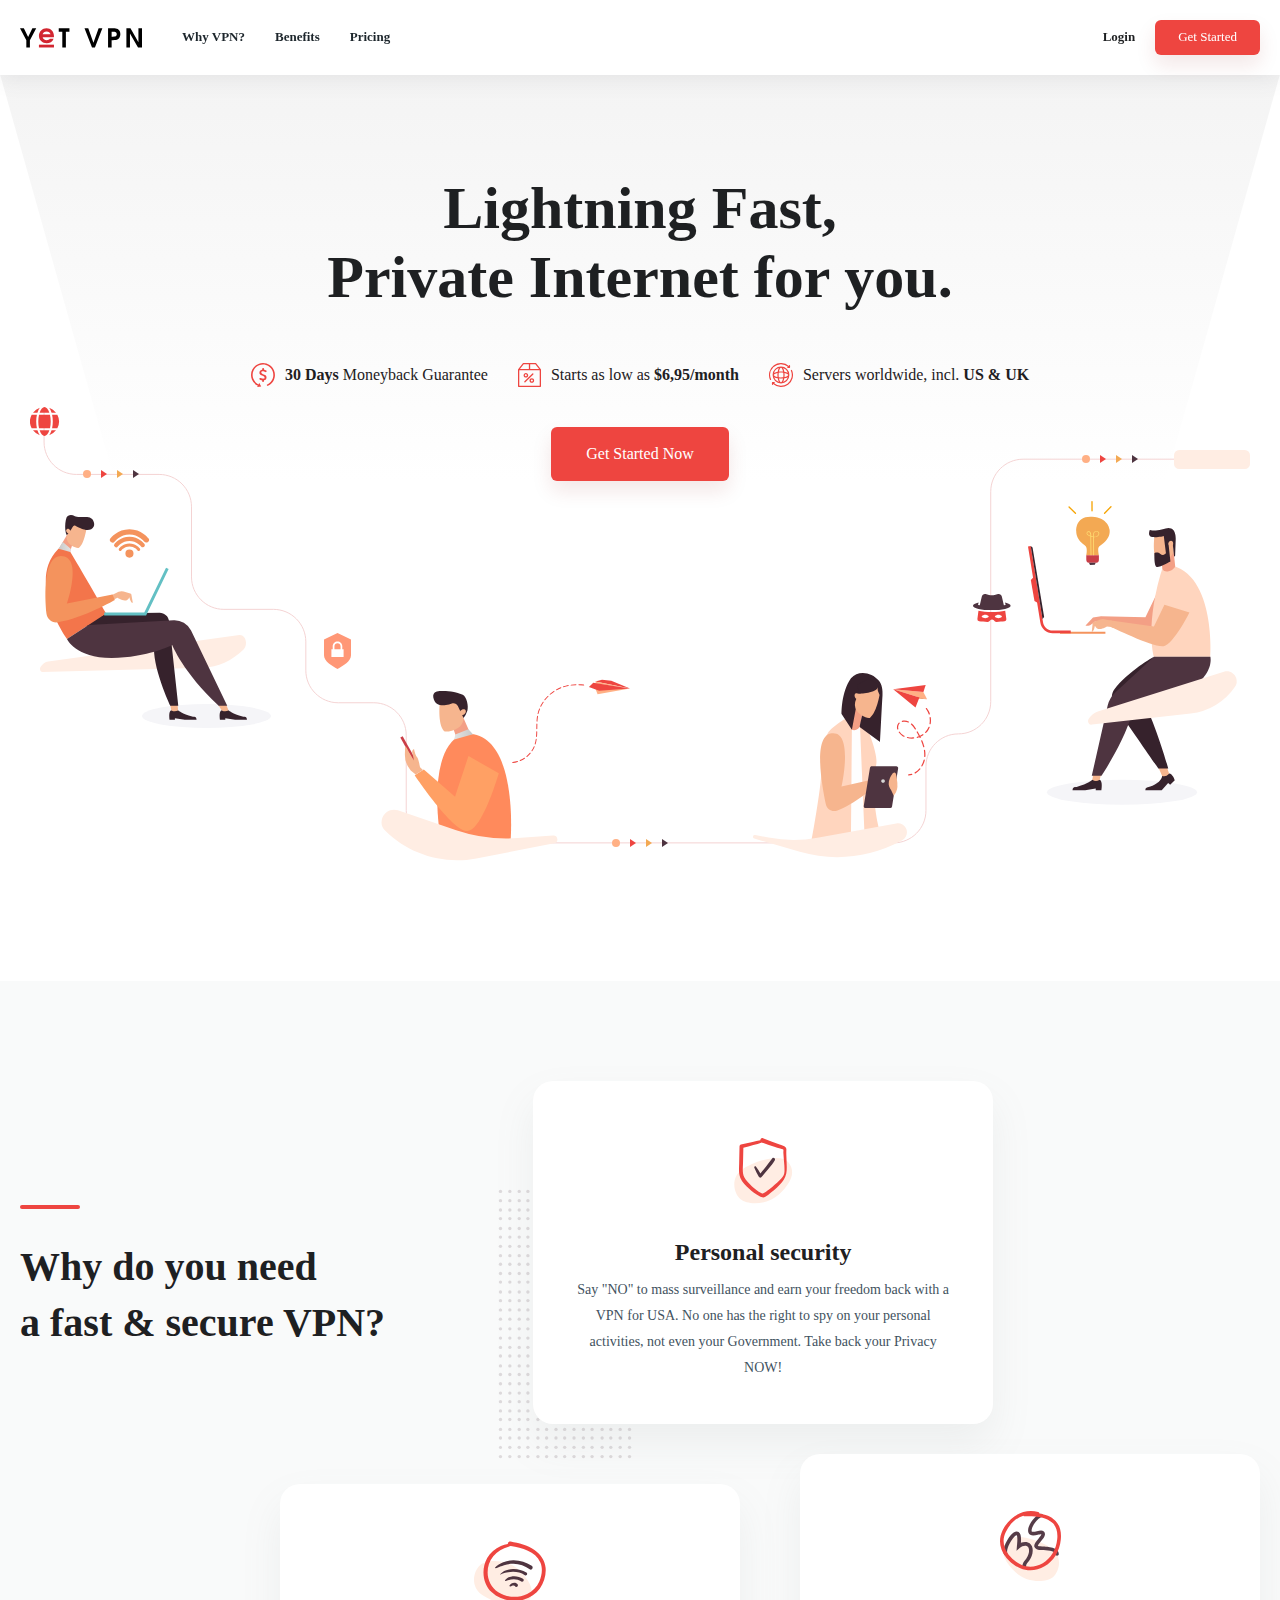
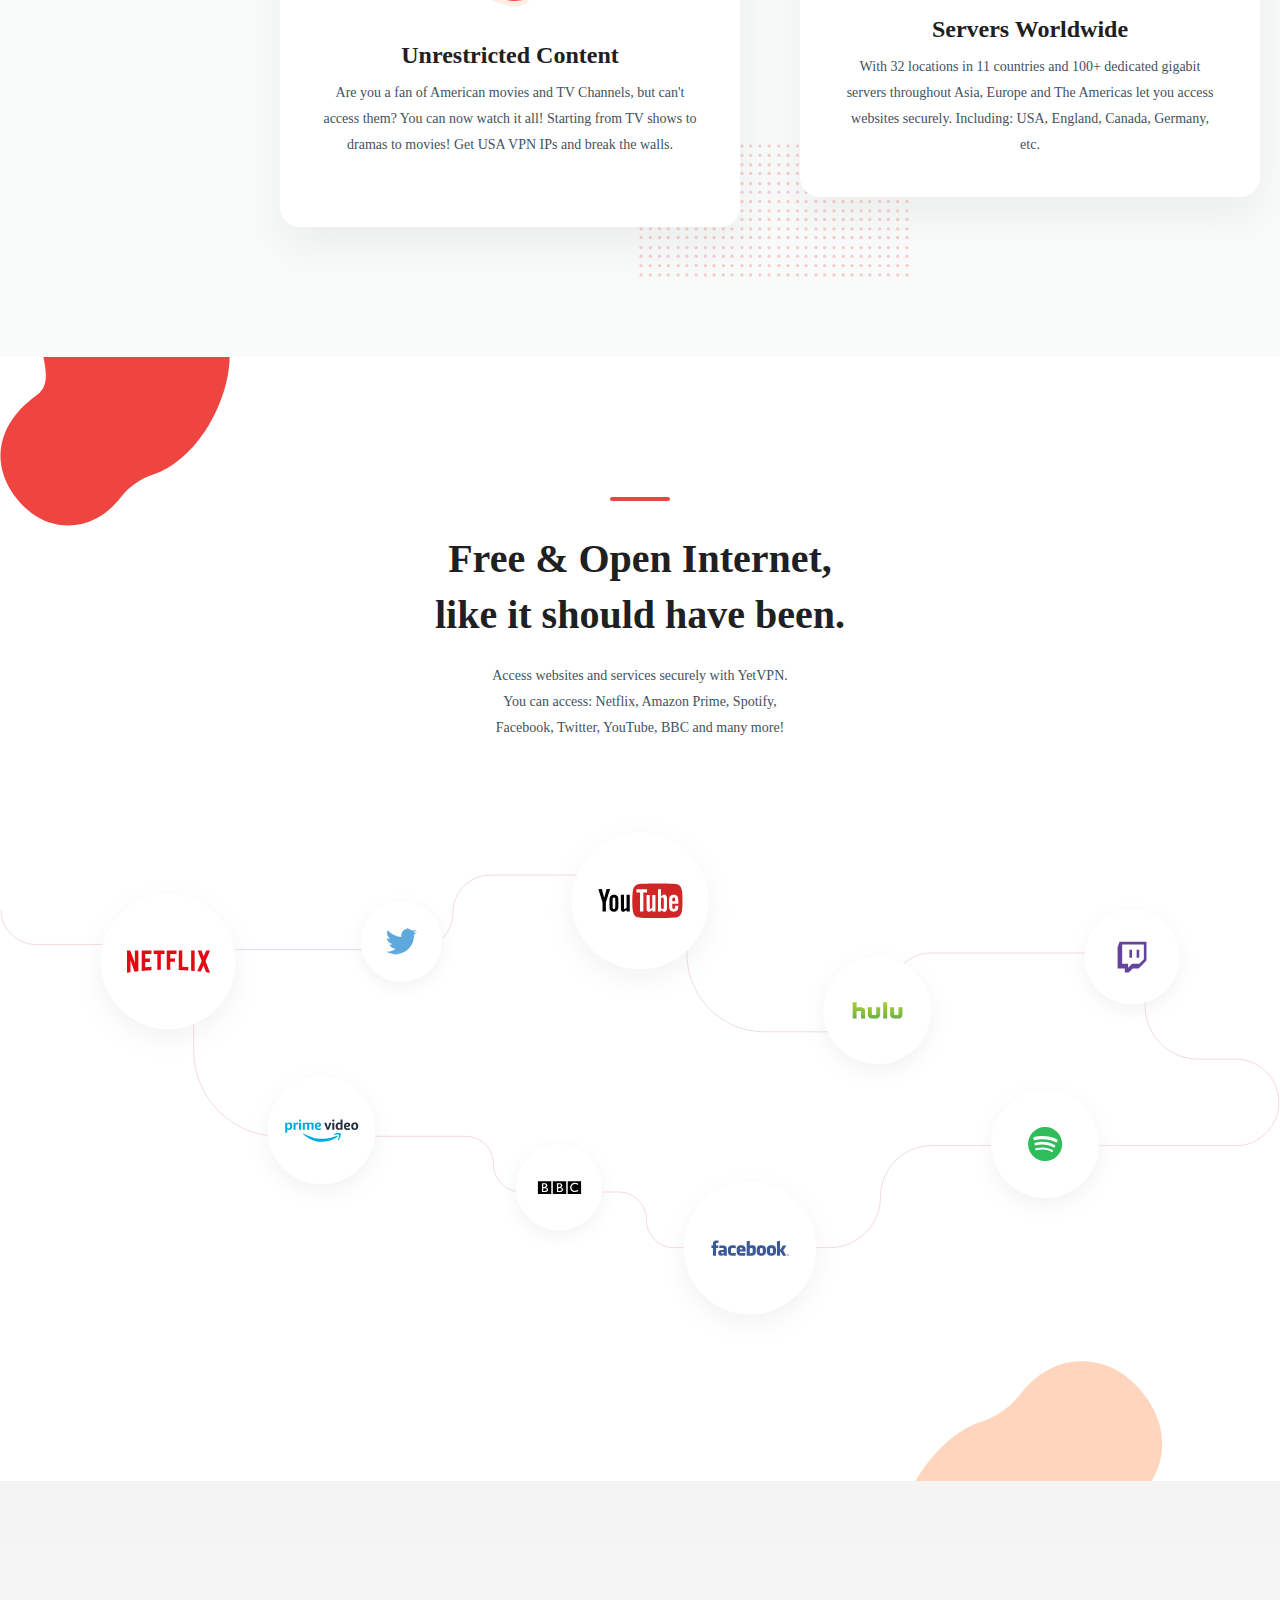
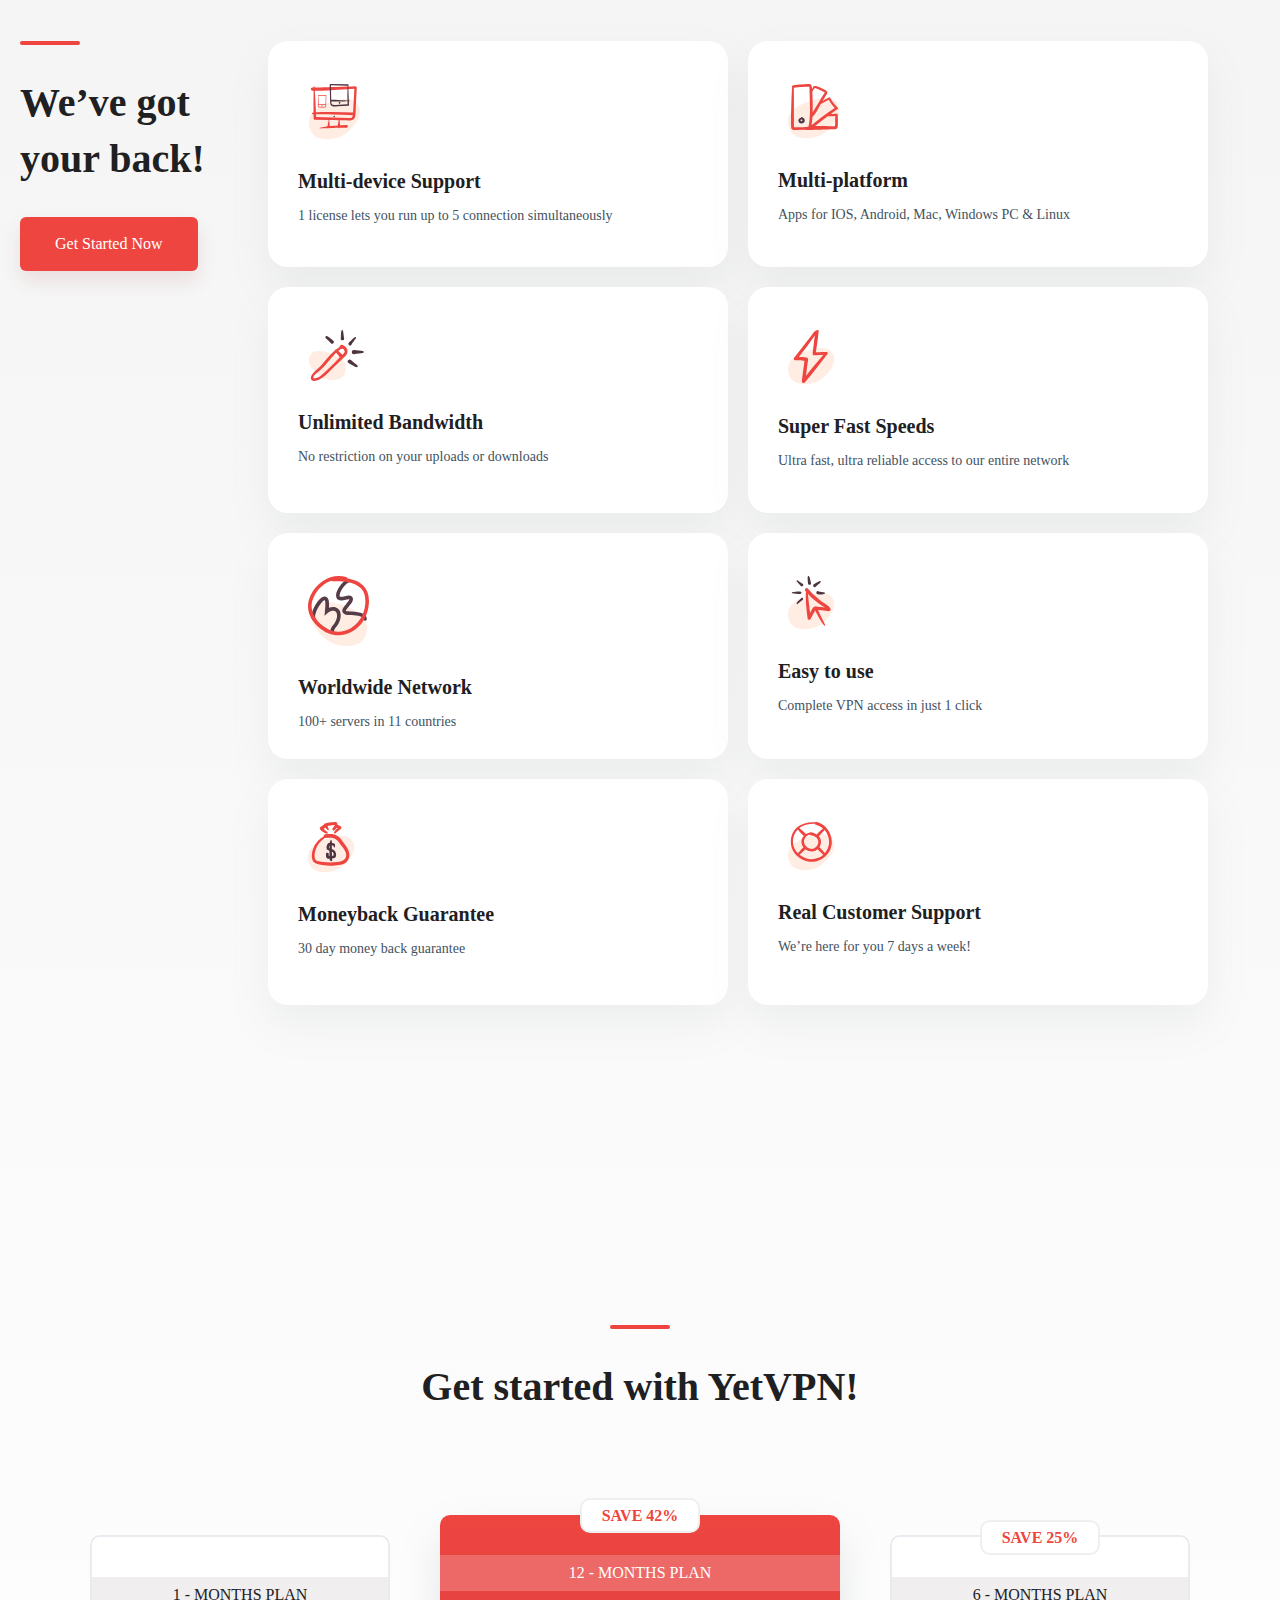
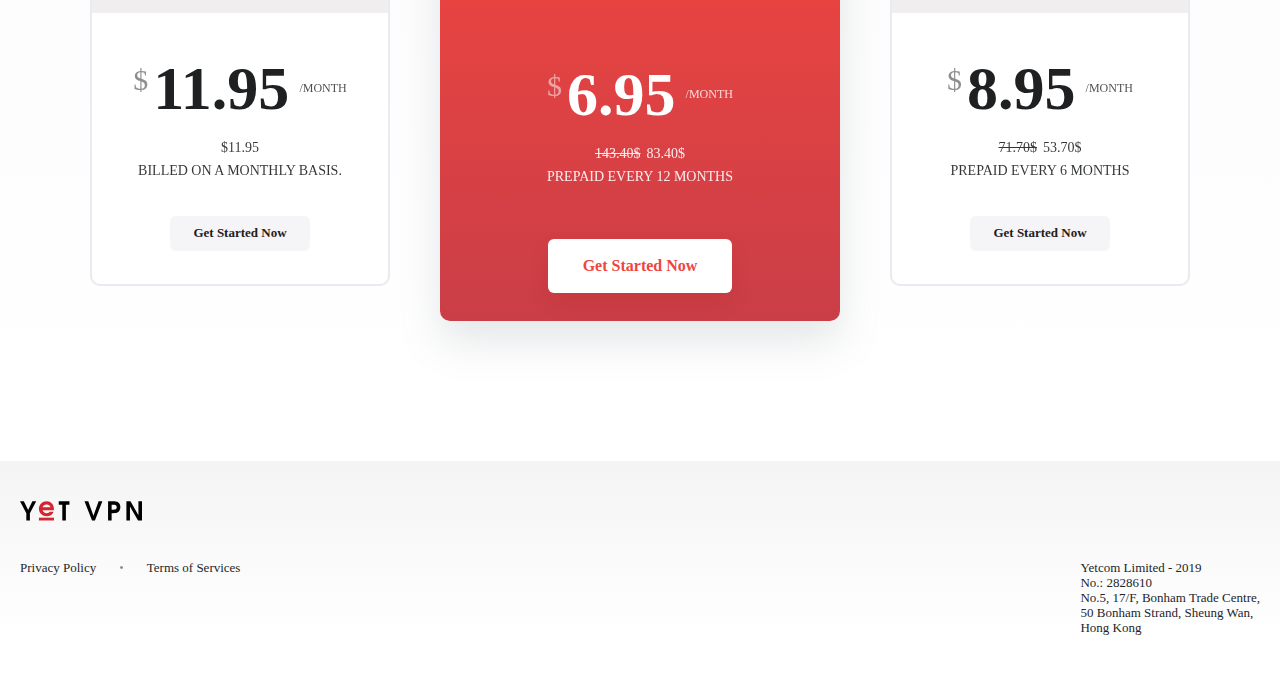
==== commit 461ef3bd: "reg no and address in footer on a main page" ====
--- a/index.html
+++ b/index.html
@@ -21,12 +21,24 @@
 	<!-- Custom Browsers Color Start -->
 	<meta name="theme-color" content="#000">
 	<!-- Custom Browsers Color End -->
-
+	
+	<!-- Google Tag Manager -->
+	<script>(function(w,d,s,l,i){w[l]=w[l]||[];w[l].push({'gtm.start':
+	new Date().getTime(),event:'gtm.js'});var f=d.getElementsByTagName(s)[0],
+	j=d.createElement(s),dl=l!='dataLayer'?'&l='+l:'';j.async=true;j.src=
+	'https://www.googletagmanager.com/gtm.js?id='+i+dl;f.parentNode.insertBefore(j,f);
+	})(window,document,'script','dataLayer','GTM-P287FN2');</script>
+	<!-- End Google Tag Manager -->
+	
 	<link rel="stylesheet" href="css/main.min.css">
 	<script src="js/scripts.min.js"></script>
 </head>
 
 <body>
+	<!-- Google Tag Manager (noscript) -->
+	<noscript><iframe src="https://www.googletagmanager.com/ns.html?id=GTM-P287FN2"
+	height="0" width="0" style="display:none;visibility:hidden"></iframe></noscript>
+	<!-- End Google Tag Manager (noscript) -->
 
 	<header>
 		<div class="container">
@@ -415,7 +427,7 @@
 						<img src="img/main_logo.svg" alt="">
 					</a>
 				</div>
-				<p>Yetcom Limited - 2019</p>
+				<p>Yetcom Limited - 2019<br />No.: 2828610<br />No.5, 17/F, Bonham Trade Centre, <br />50 Bonham Strand, Sheung Wan, <br />Hong Kong</p>
 			</div>	
 		</div>
 	</div>
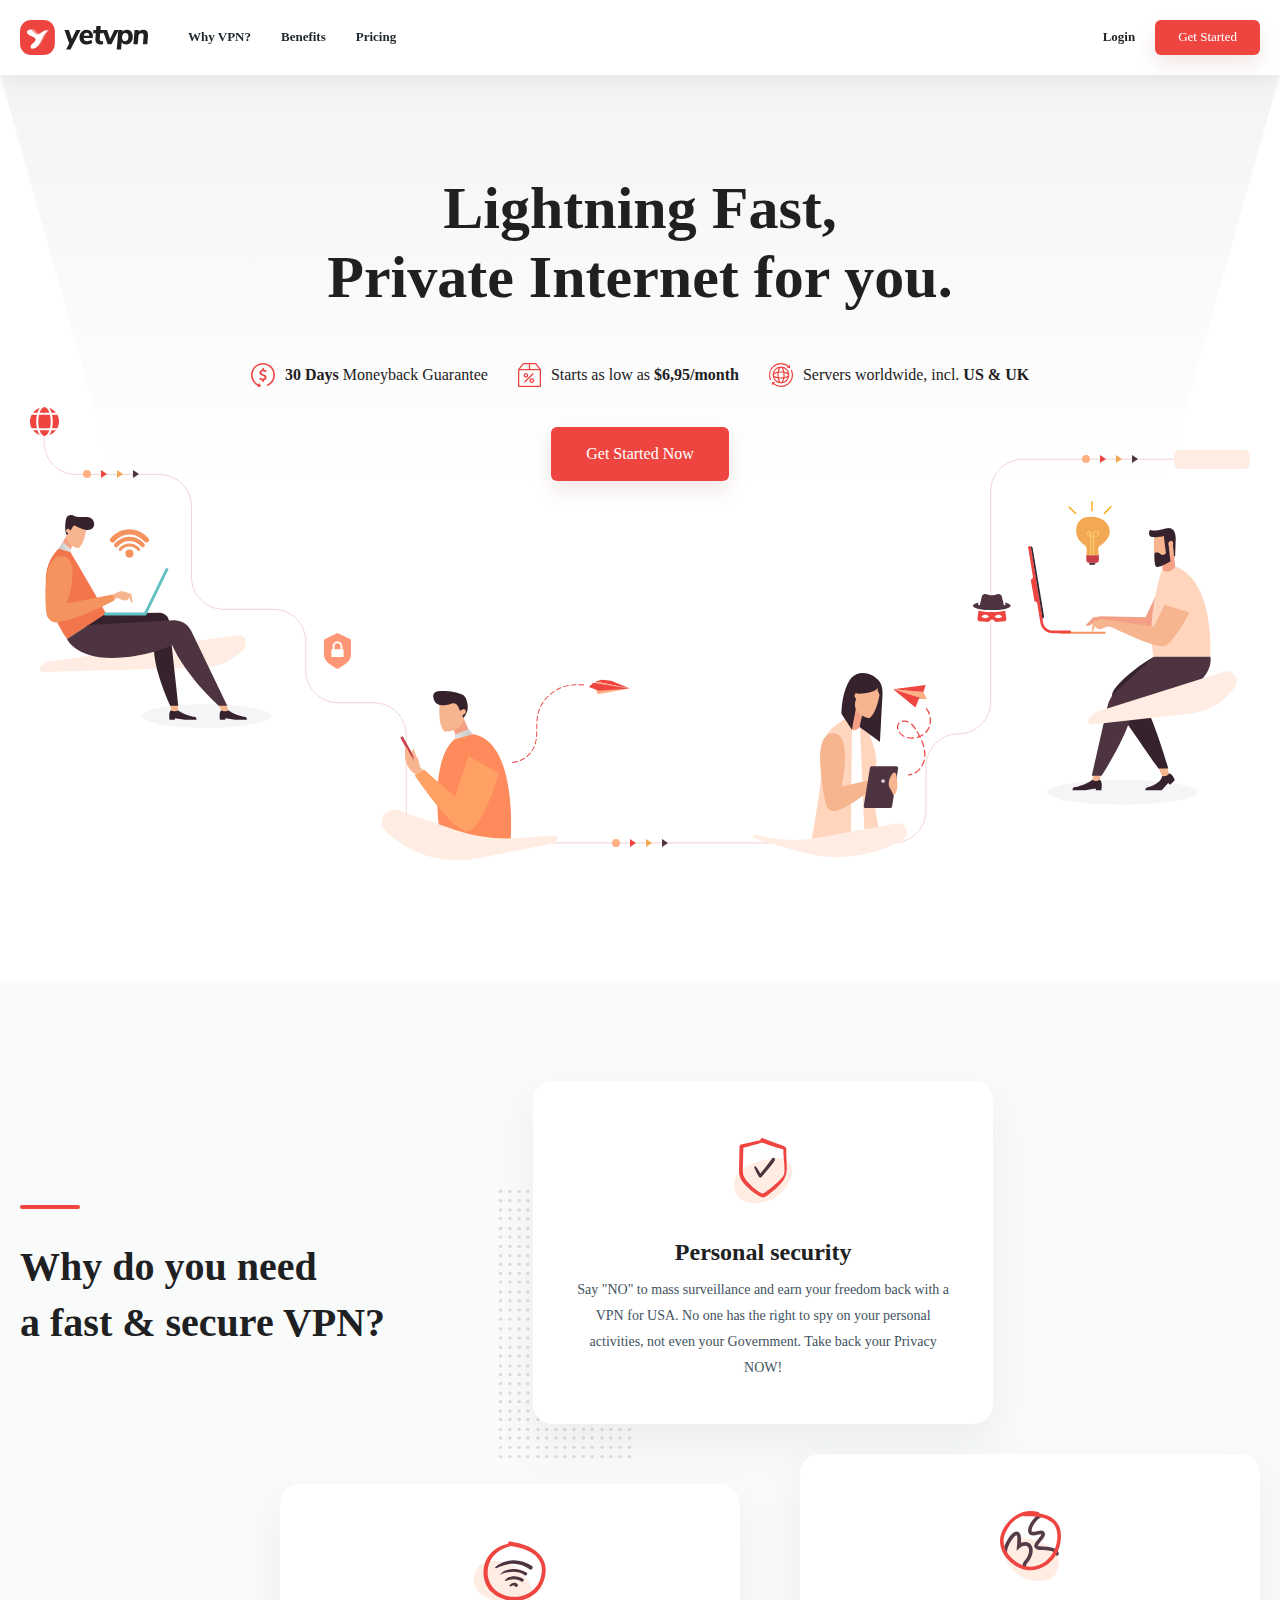
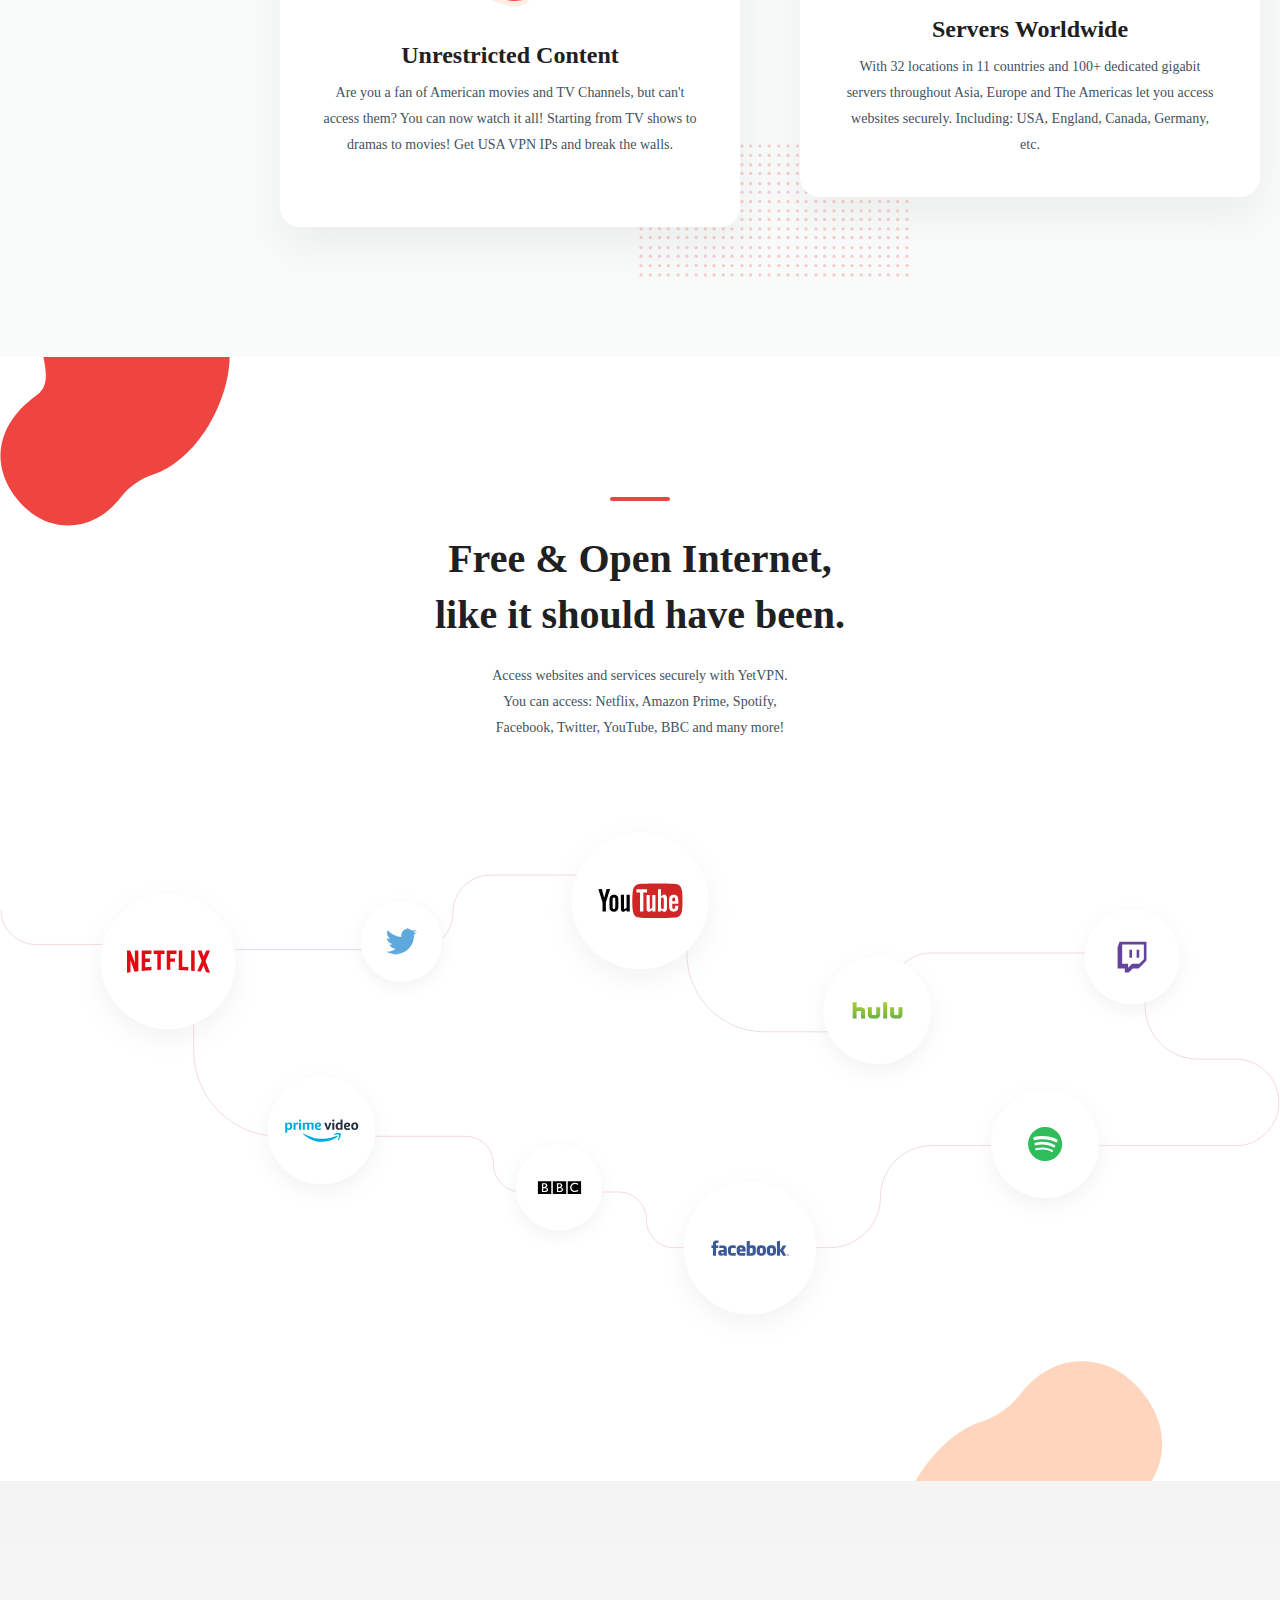
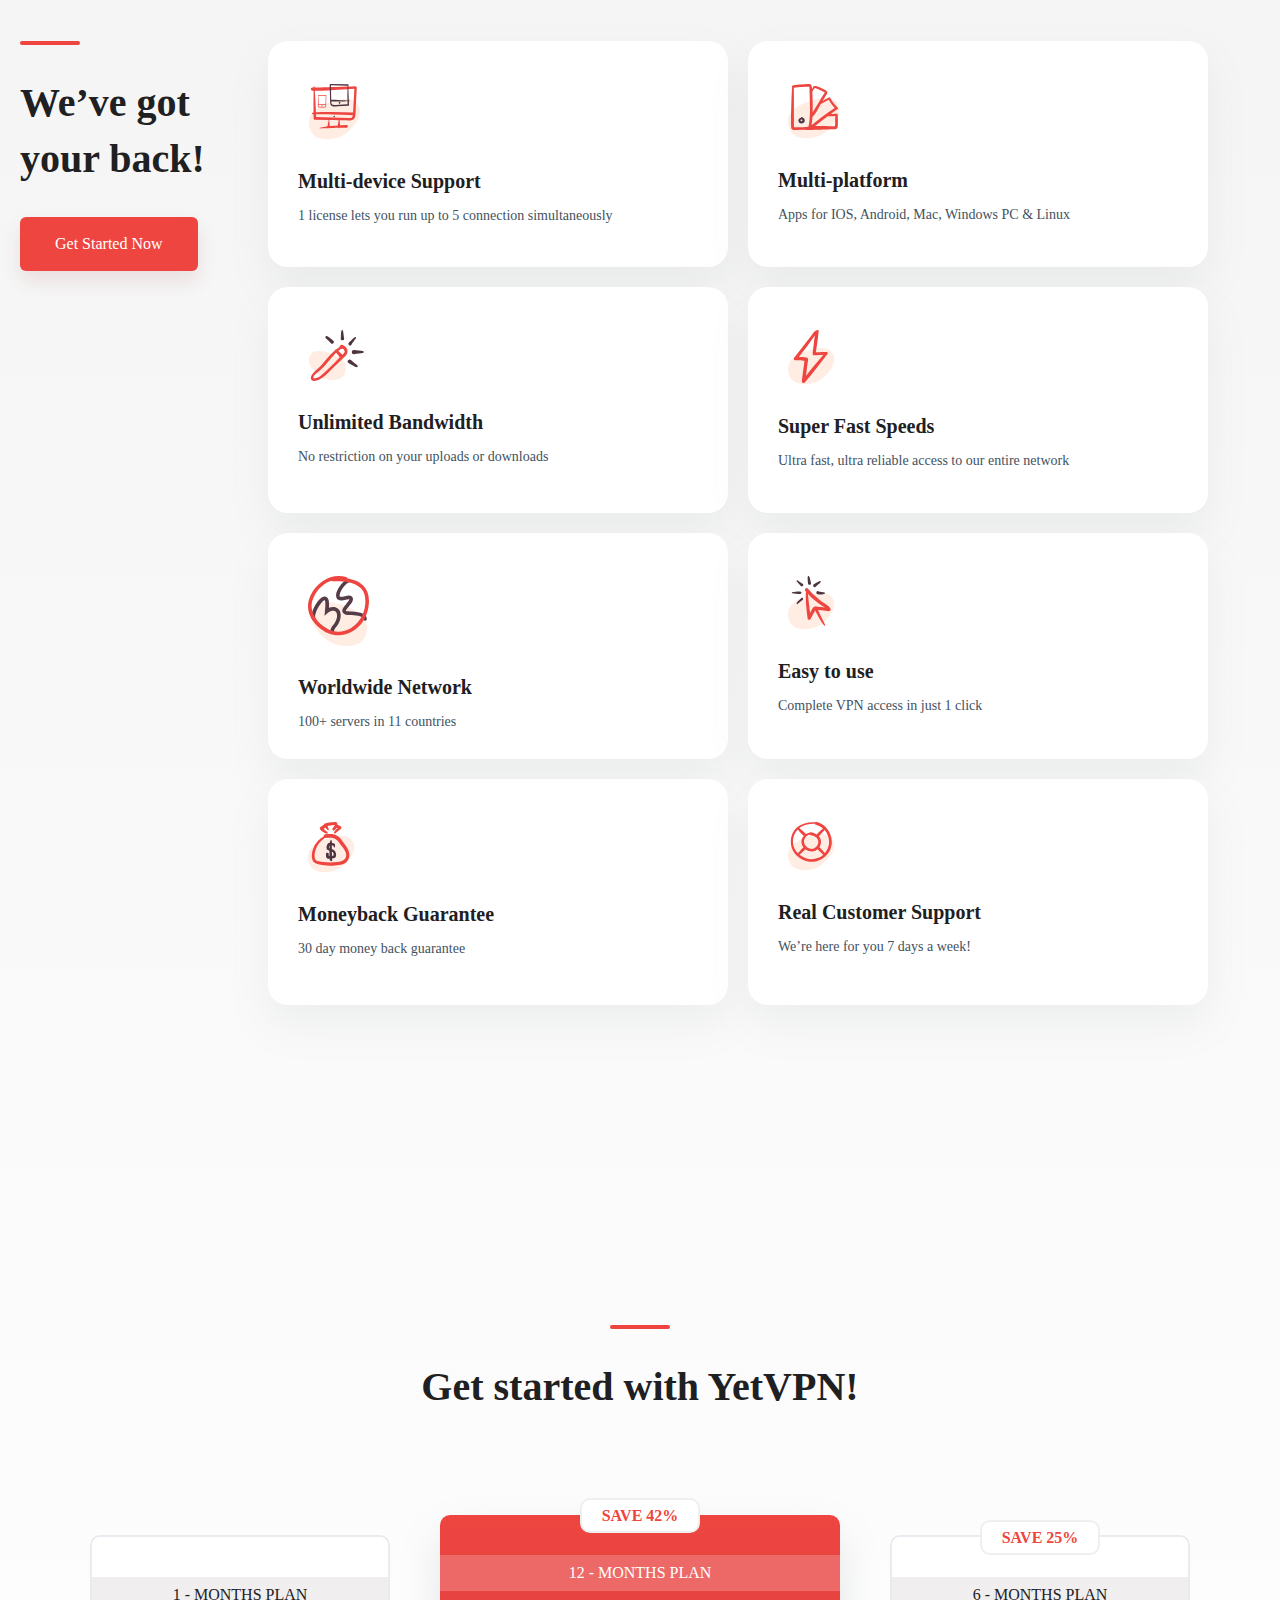
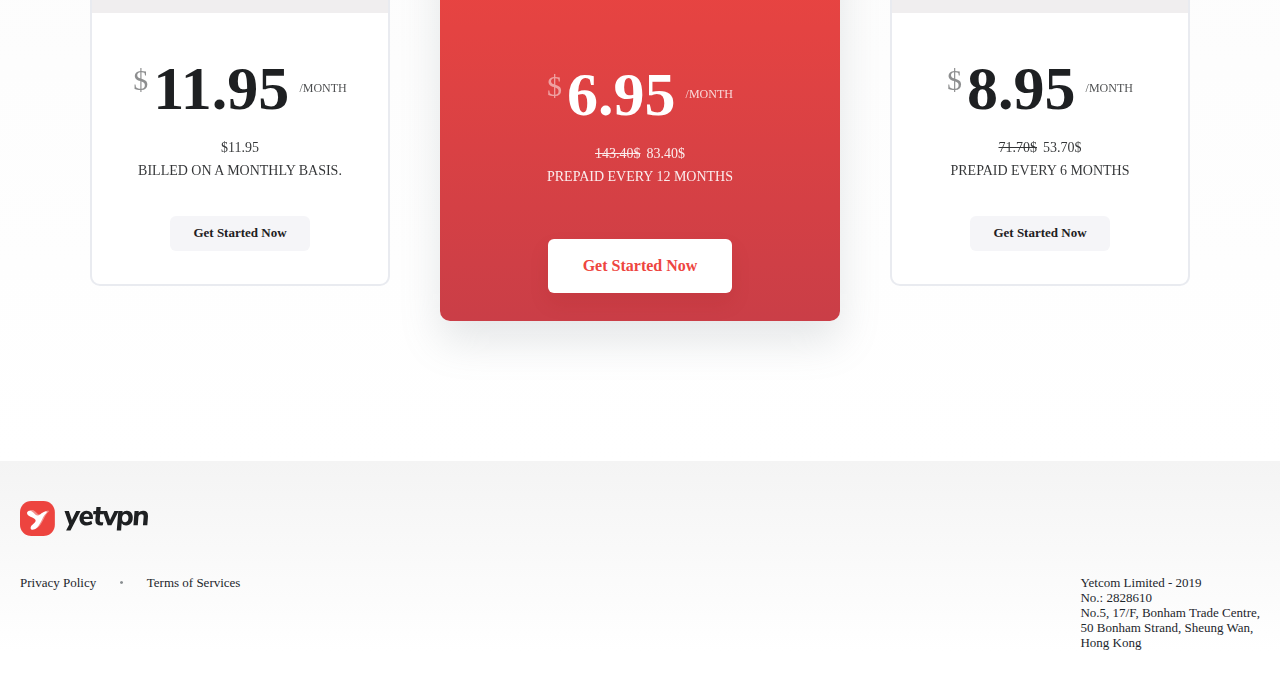
==== commit 5f7e2bf8: "updated logo and favicon" ====
--- a/index.html
+++ b/index.html
@@ -46,7 +46,7 @@
 				<div class="header_left d-flex">
 					<a href="/" class="header_logo_wrap">	
 						<div class="logo">
-							<img src="img/main_logo.svg" alt=""> 
+							<img src="img/yet_logo.svg" style="width:128px;" alt=""> 
 						</div>
 					</a>
 					<ul class="menu d-flex">
@@ -402,7 +402,7 @@
 	<div class="container">
 		<div class="logo_wrap desktop">
 			<a href="/" >	
-				<img src="img/main_logo.svg" alt="">
+				<img src="img/yet_logo.svg" style="width:128px;" alt="">
 			</a>
 		</div>
 		<div class="footer_description">
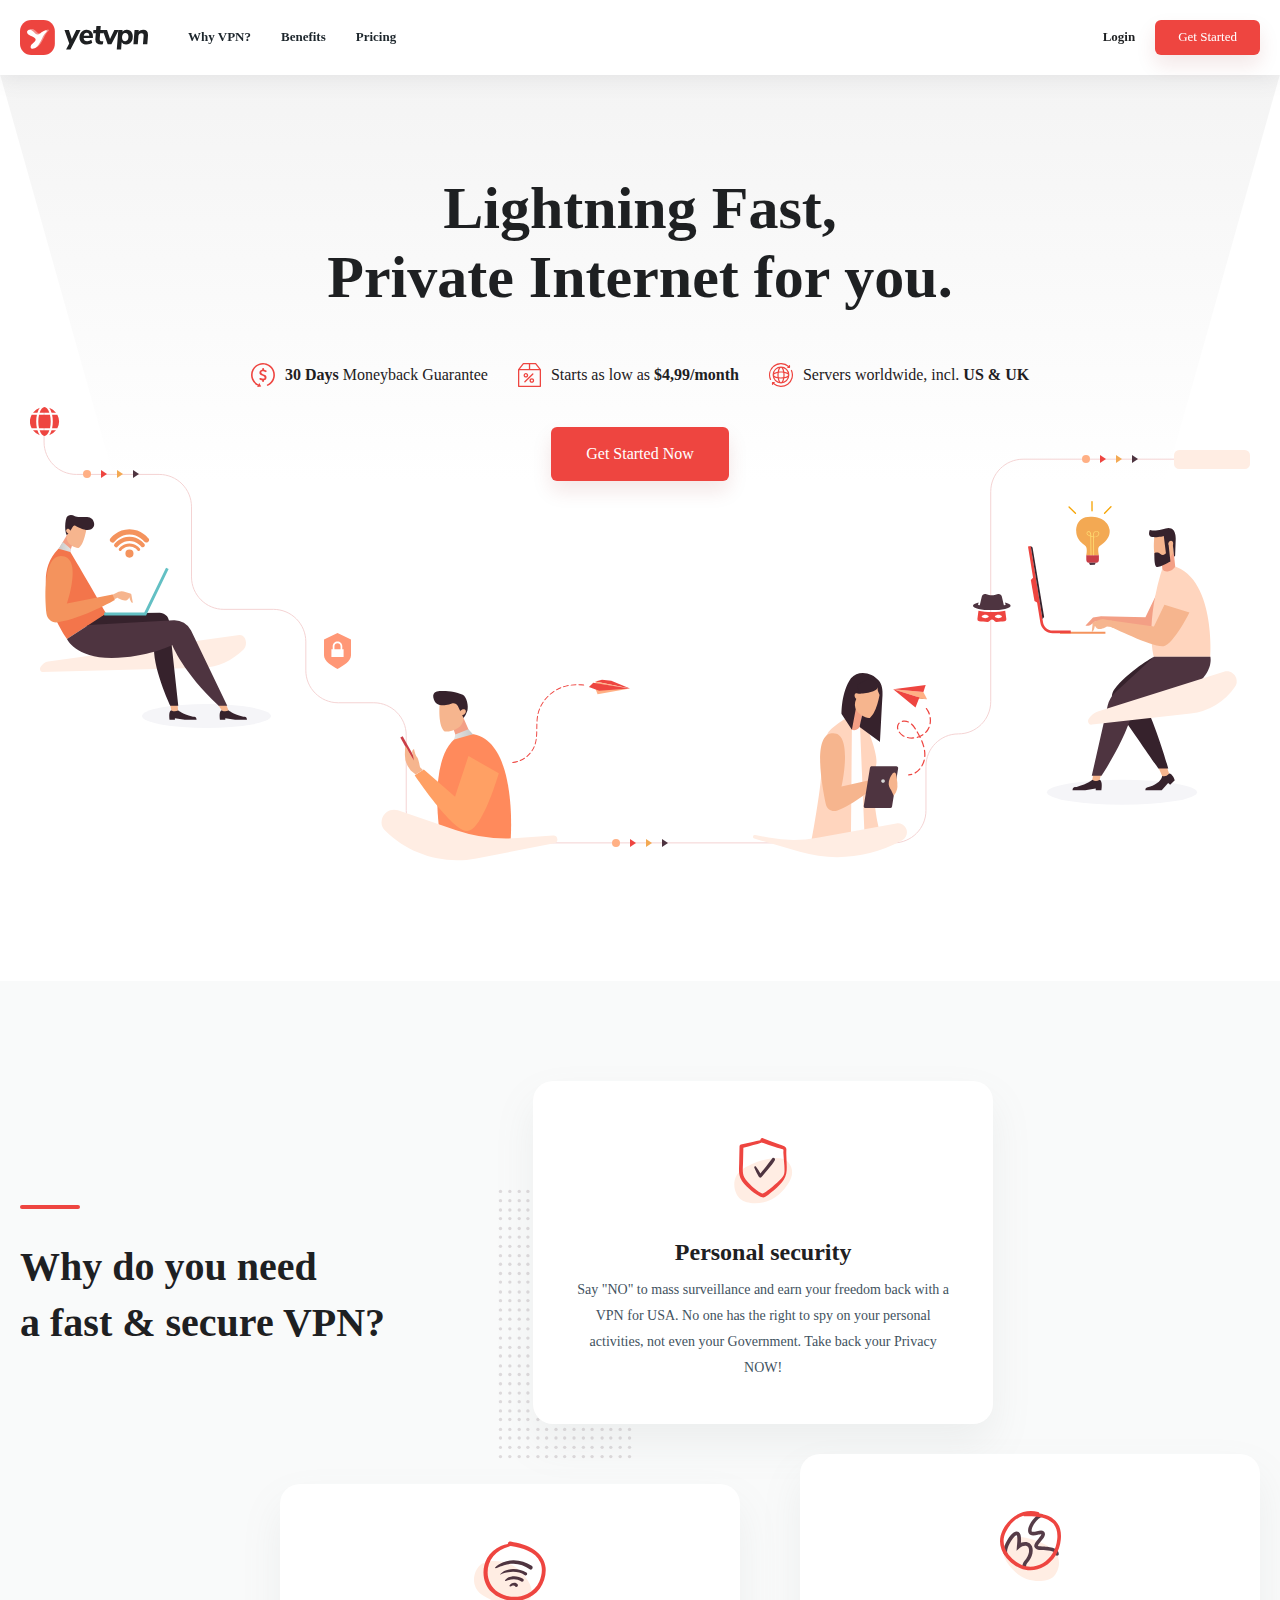
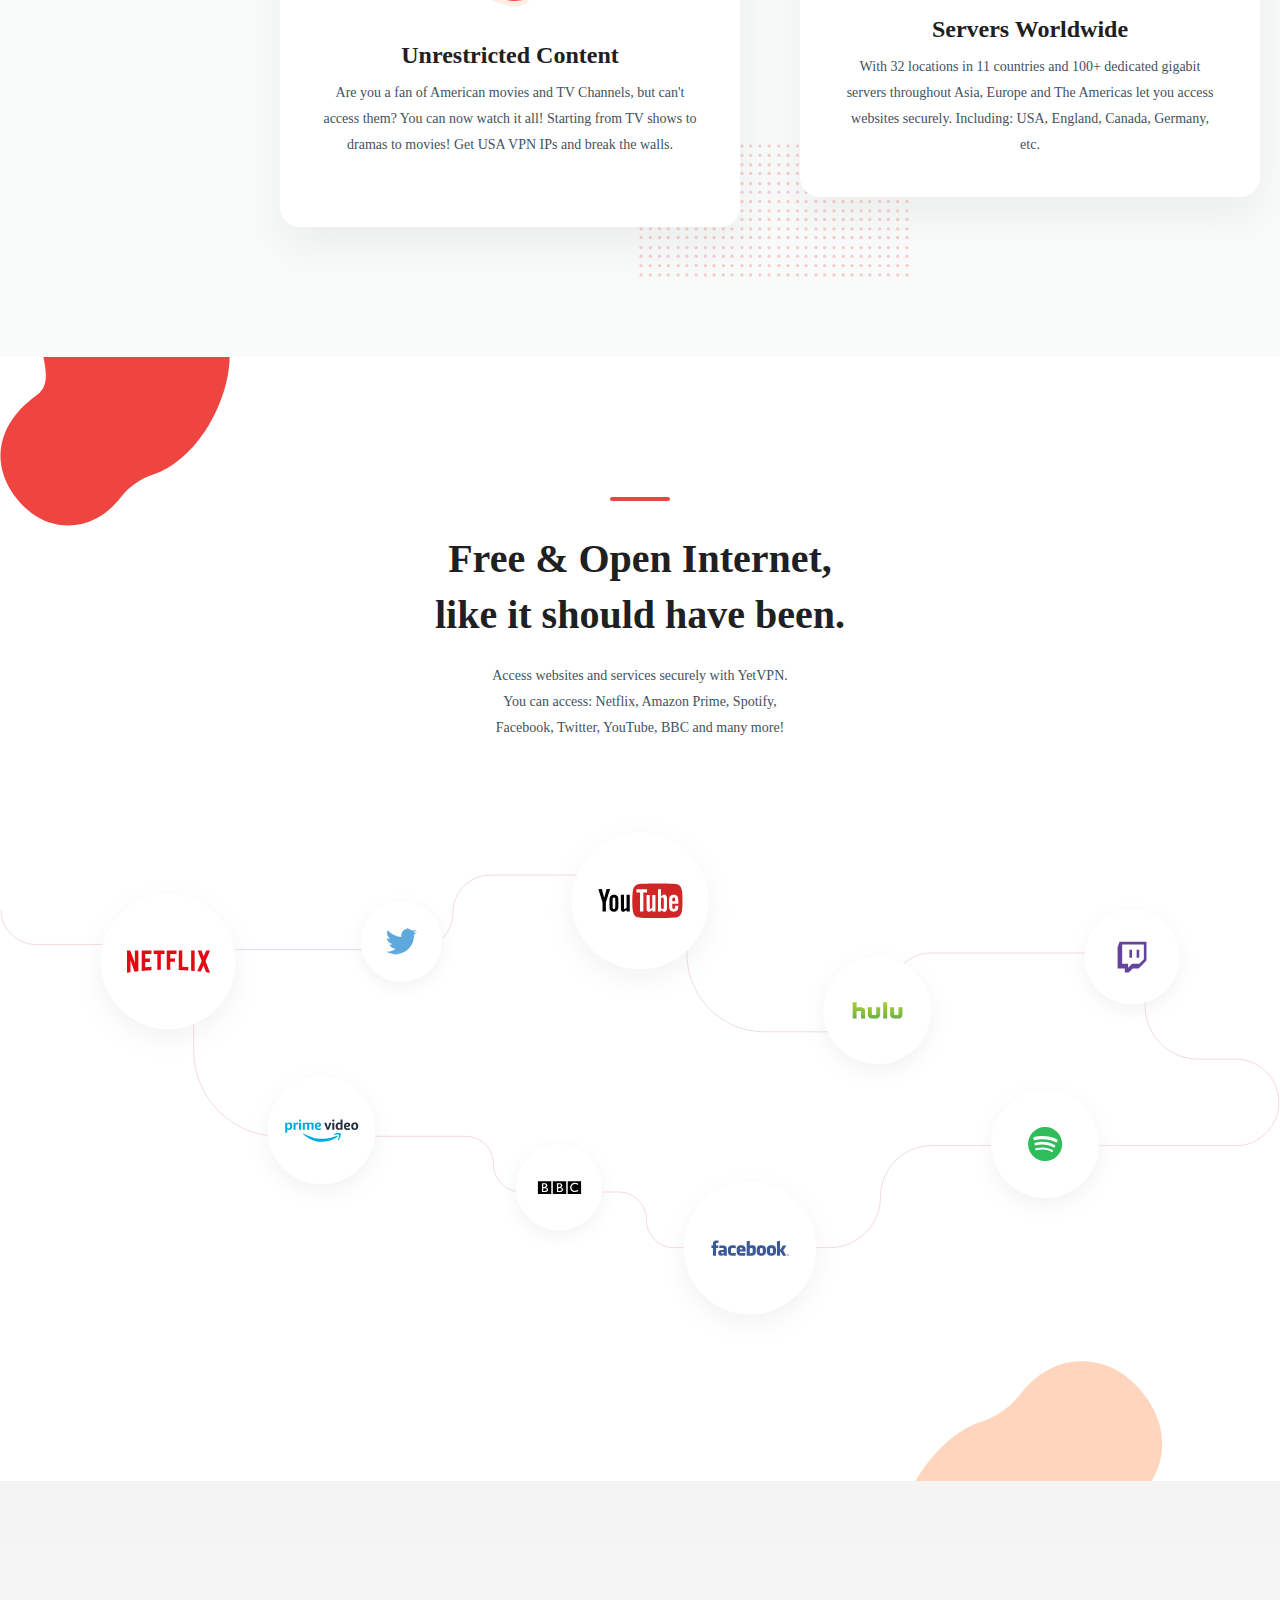
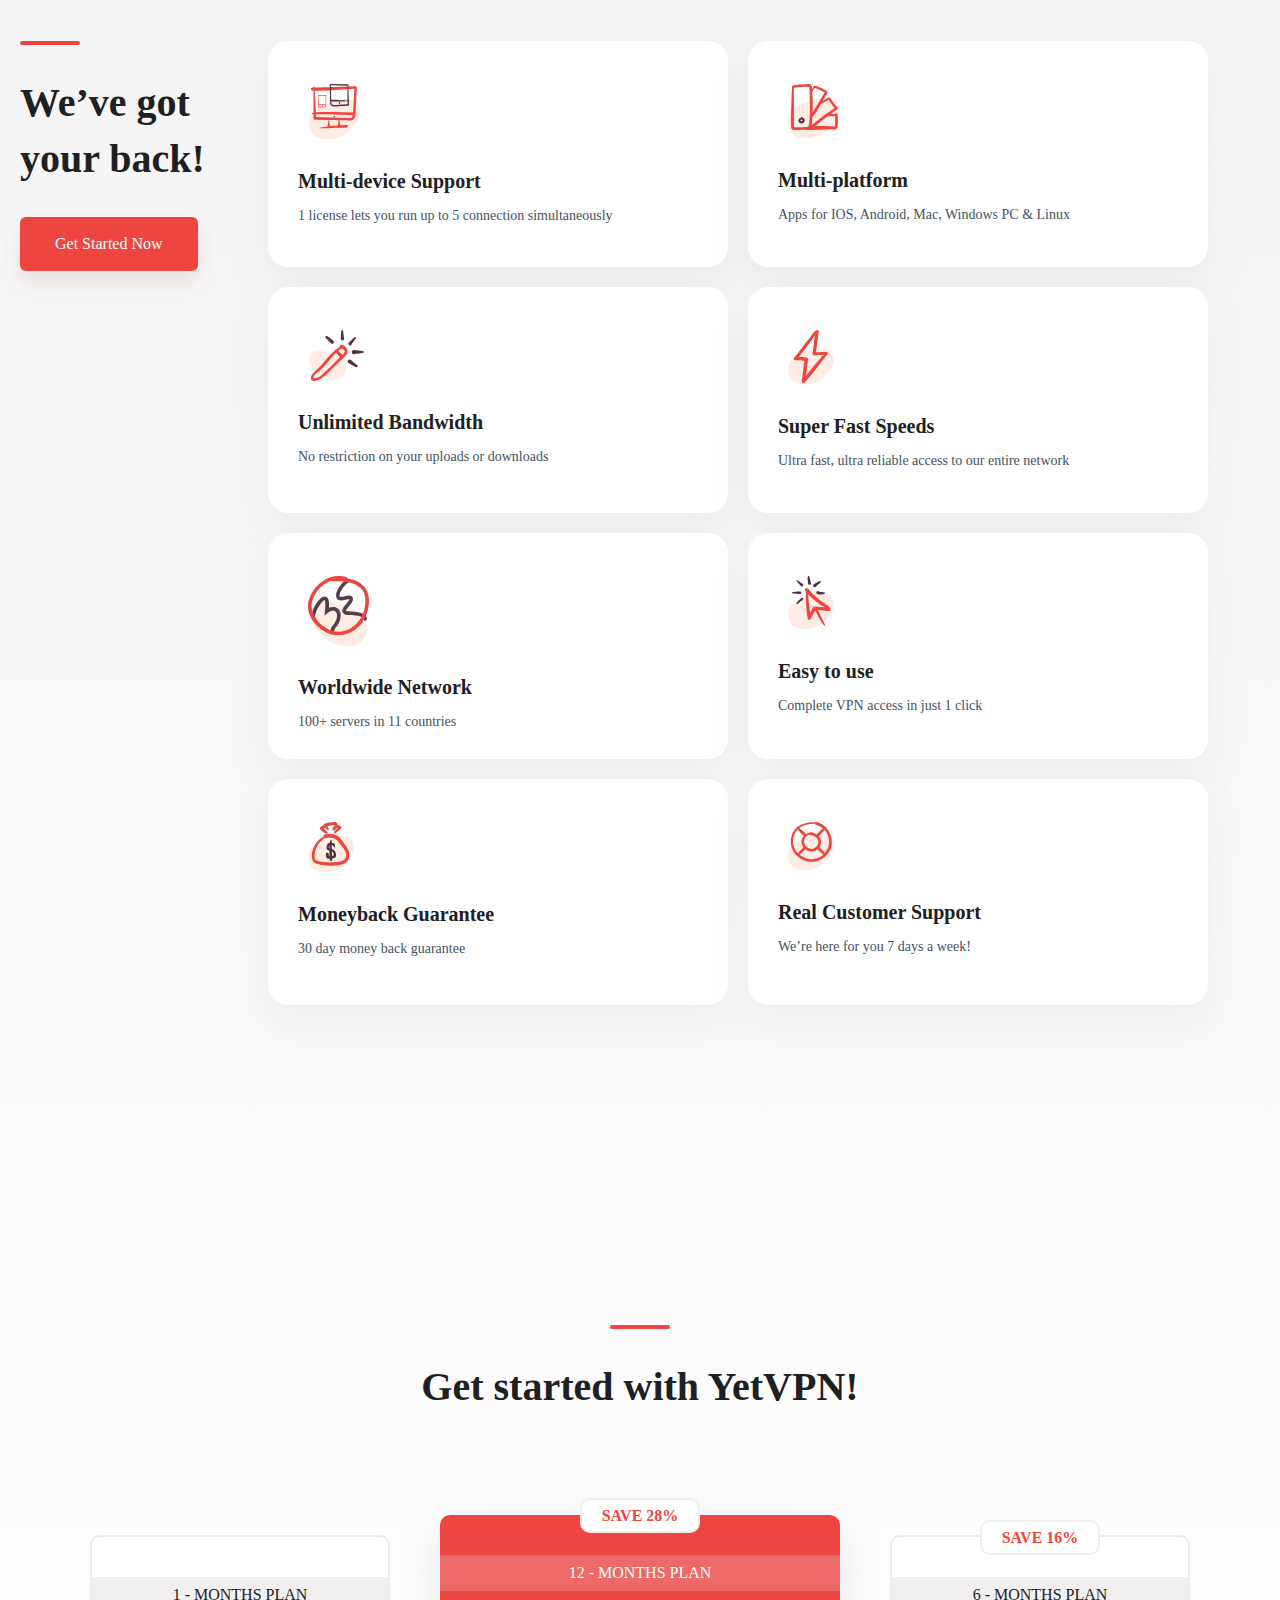
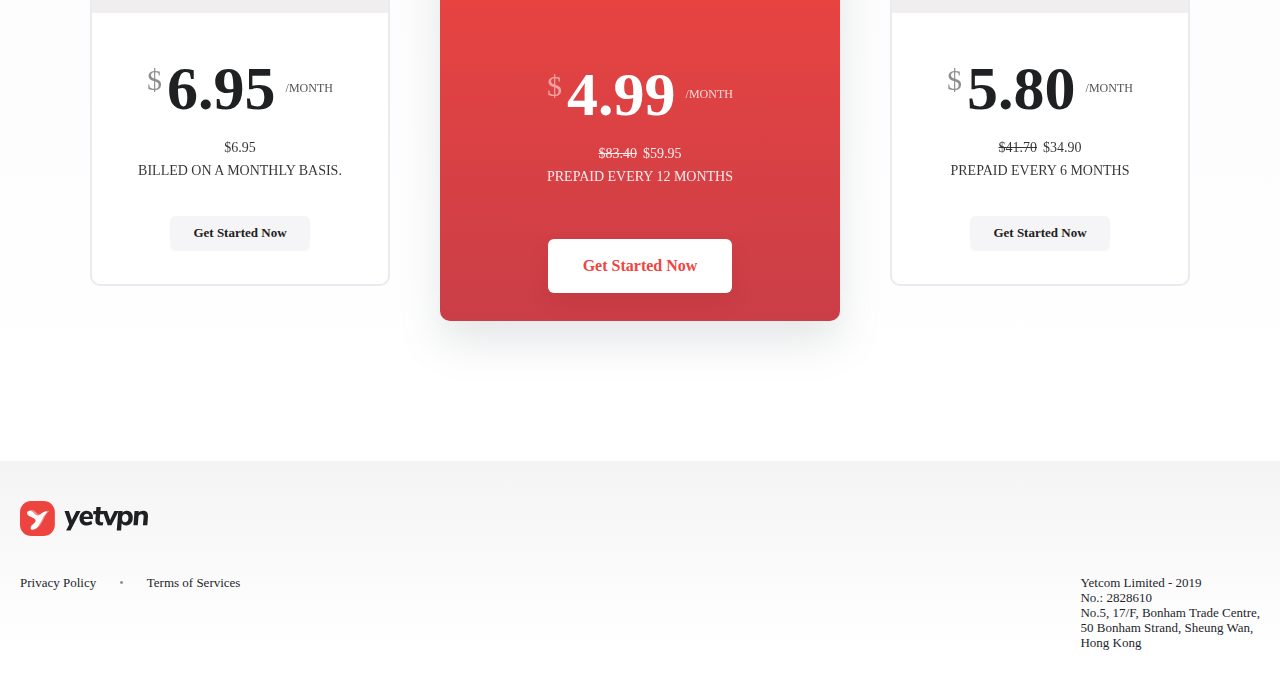
==== commit 540be158: "price updated" ====
--- a/index.html
+++ b/index.html
@@ -105,7 +105,7 @@
 				</li>
 				<li>
 					<img src="img/cheap.svg" alt="">
-					<p>Starts as low as <b>$6,95/month</b></p>
+					<p>Starts as low as <b>$4,99/month</b></p>
 				</li>
 				<li>
 					<img src="img/worldwide.svg" alt="">
@@ -308,13 +308,13 @@
 							</div>
 							<div class="price_wrap">
 								<p class="dollar">$</p>
-								<p class="price">11.95</p>
+								<p class="price">6.95</p>
 								<p class="mo" style="font-size:12px;">/month</p>
 							</div>
 							<div class="description">
 								<div class="up_desc">
 									<div class="old_new_price">
-										<p>$11.95</p>
+										<p>$6.95</p>
 									</div>
 									<div class="small_desc">
 										<p>billed on a monthly basis.</p>
@@ -331,7 +331,7 @@
 					</div>
 					<div class="main-card">
 						<div class="discount text-center">
-							SAVE 42%
+							SAVE 28%
 						</div>
 						<div class="card_info_wrap">
 							<div class="plan_info text-center">
@@ -339,14 +339,14 @@
 							</div>
 							<div class="price_wrap">
 								<p class="dollar">$</p>
-								<p class="price">6.95</p>
+								<p class="price">4.99</p>
 								<p class="mo" style="font-size:12px;">/month</p>
 							</div>
 							<div class="description">
 								<div class="up_desc">
 									<div class="old_new_price">
-										<p class="line-through">143.40$ </p> 
-										<p>83.40$</p>
+										<p class="line-through">$83.40 </p> 
+										<p>$59.95</p>
 									</div>
 									<div class="small_desc">
 										<p>prepaid every 12 months</p>
@@ -363,7 +363,7 @@
 					</div>
 					<div class="card">
 						<div class="discount text-center">
-							SAVE 25%
+							SAVE 16%
 						</div>
 						<div class="card_info_wrap">
 							<div class="plan_info text-center">
@@ -371,14 +371,14 @@
 							</div>
 							<div class="price_wrap">
 								<p class="dollar">$</p>
-								<p class="price">8.95</p>
+								<p class="price">5.80</p>
 								<p class="mo" style="font-size:12px;">/month</p>
 							</div>
 							<div class="description">
 								<div class="up_desc">
 									<div class="old_new_price">
-										<p class="line-through">71.70$</p>
-										<p>53.70$</p>
+										<p class="line-through">$41.70</p>
+										<p>$34.90</p>
 									</div>
 									<div class="small_desc">
 										<p>prepaid every 6 months</p>
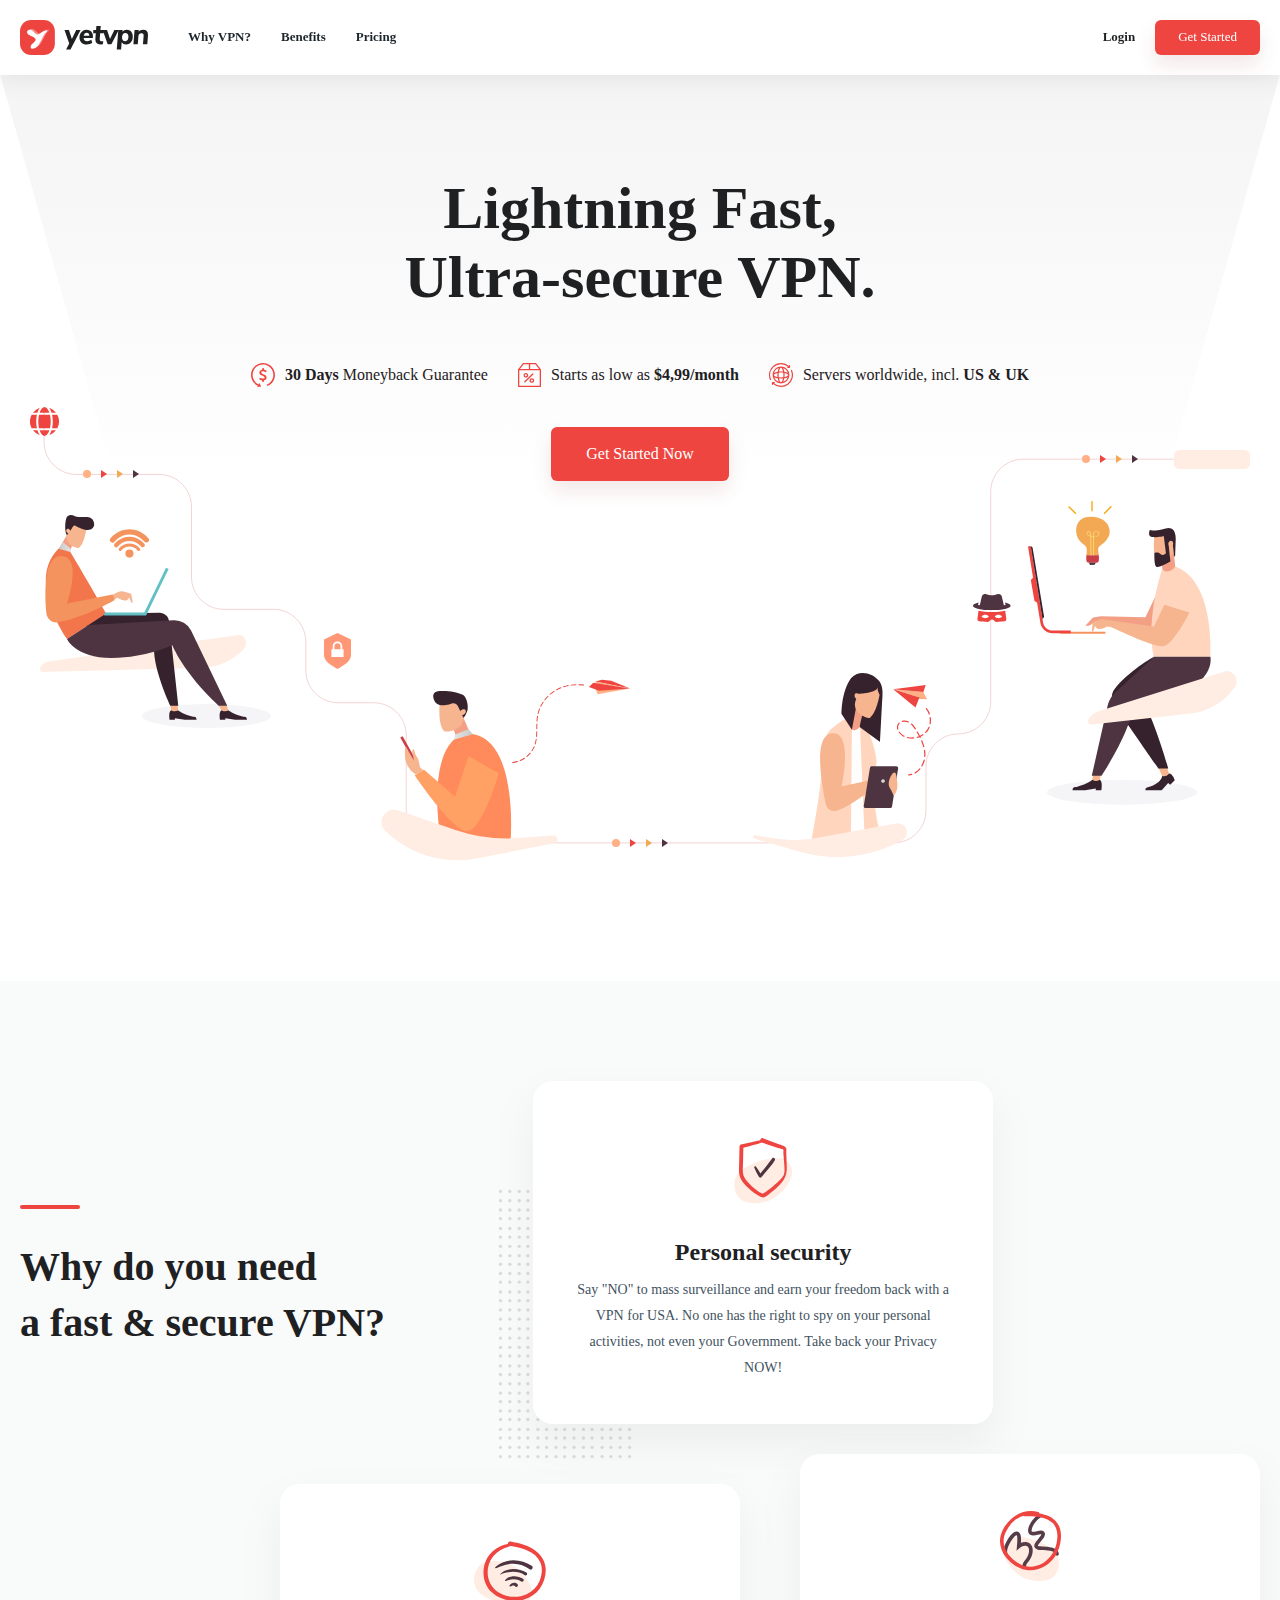
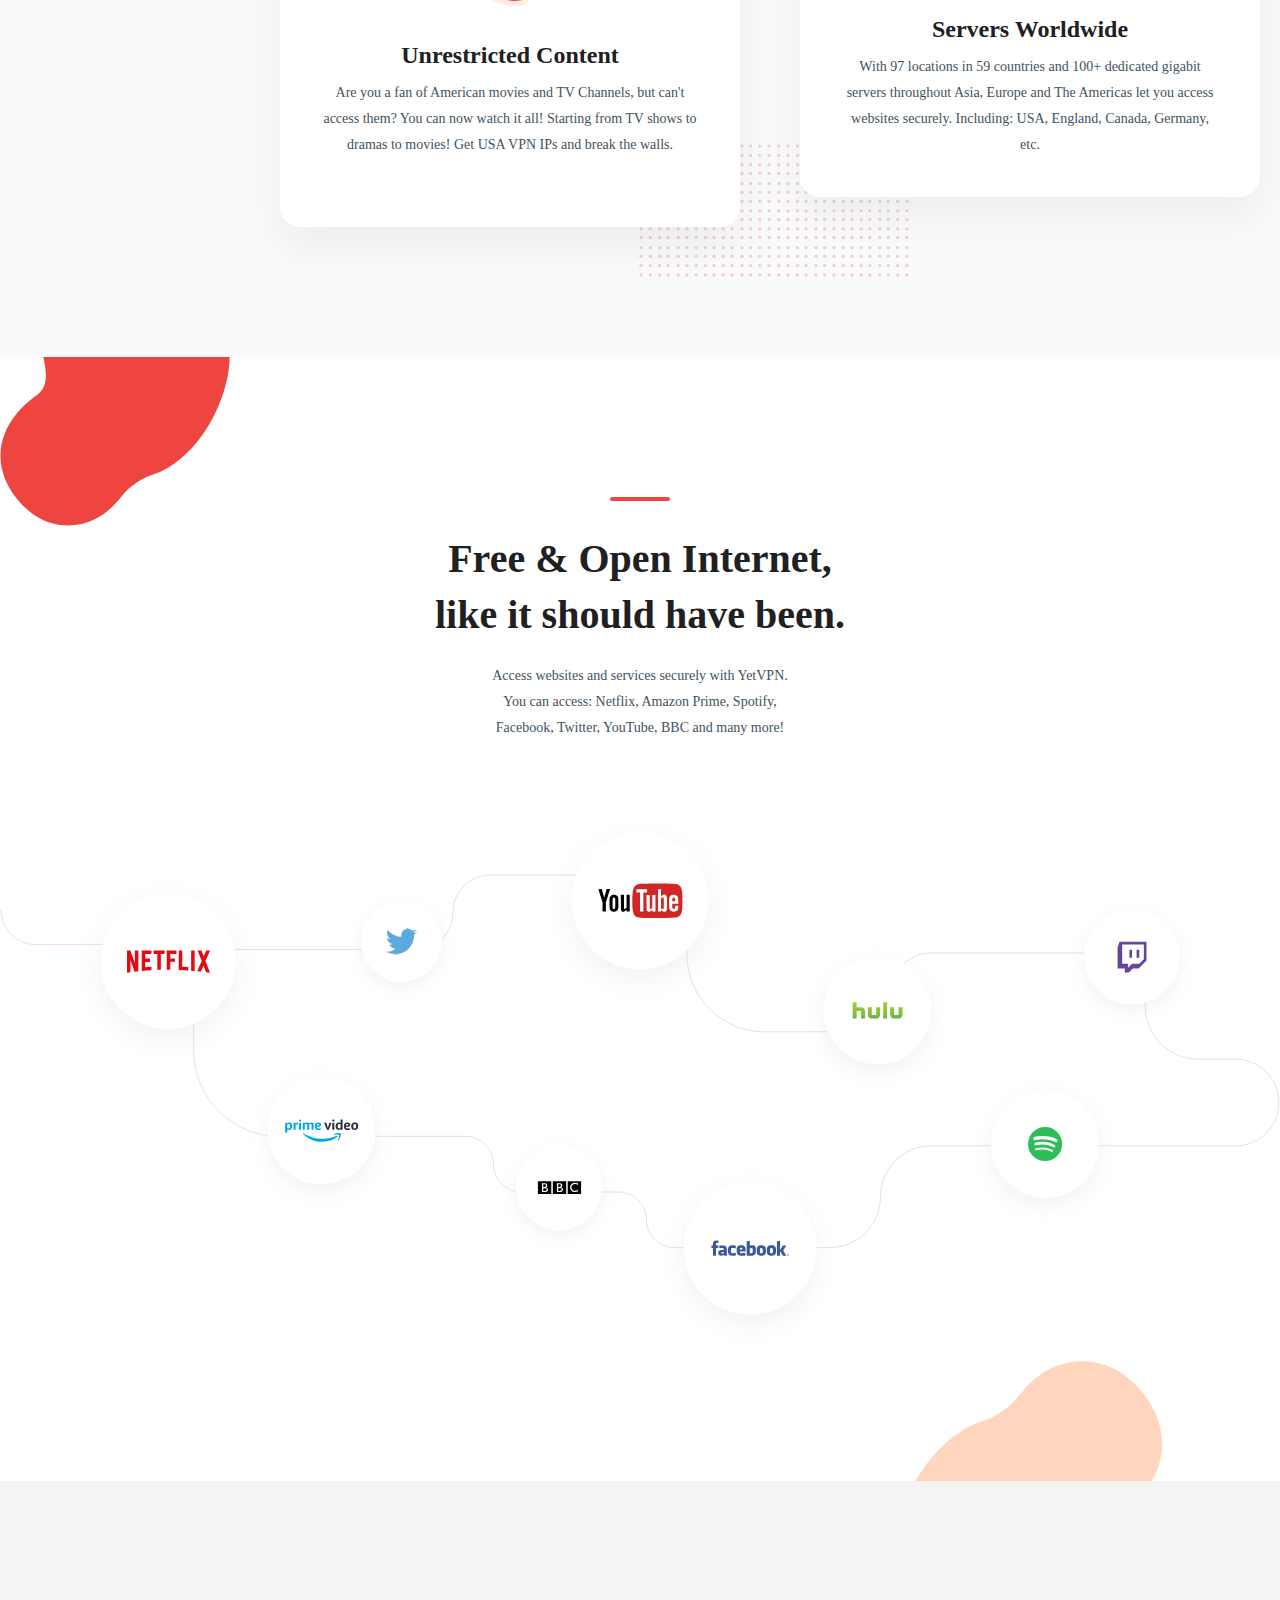
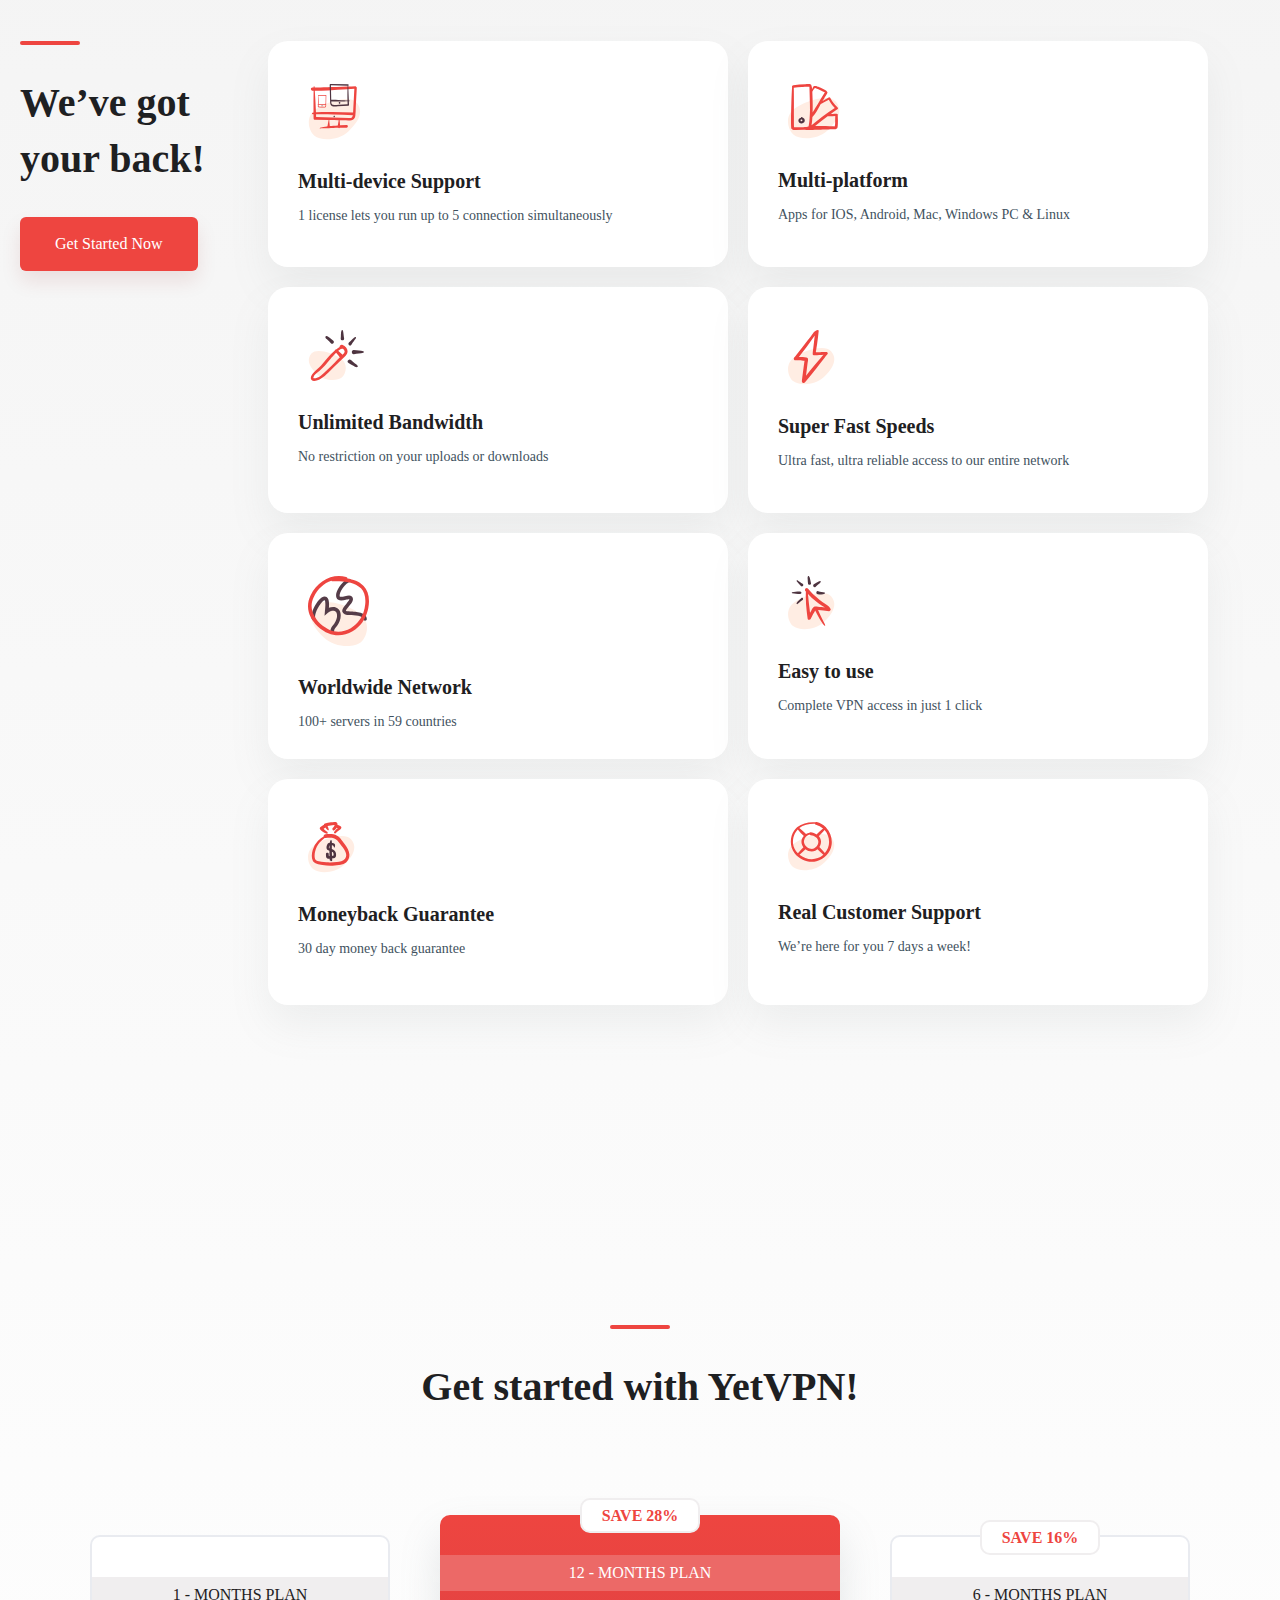
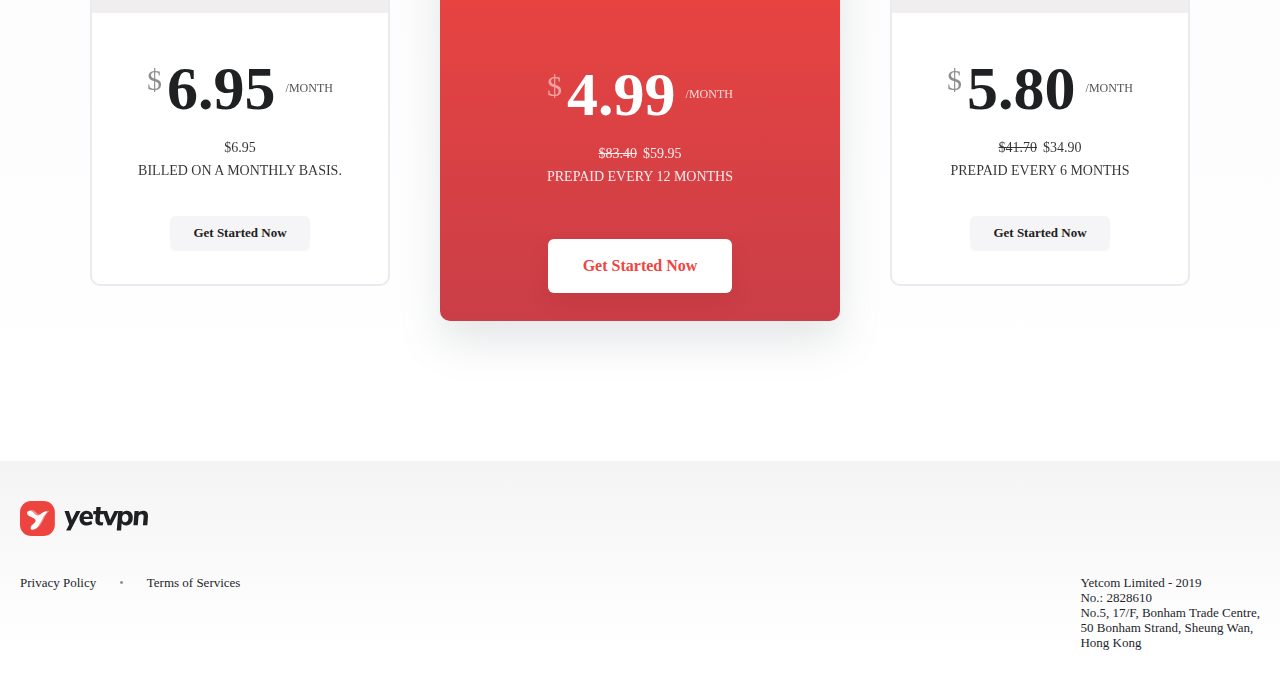
==== commit 45c31617: "change slogan and # of countries" ====
--- a/index.html
+++ b/index.html
@@ -96,7 +96,7 @@
 		<div class="container">
 			<h1 class="text-center">
 				Lightning Fast,<br>
-				Private Internet for you.
+				Ultra-secure VPN.
 			</h1>
 			<ul class="our_advantages d-flex">
 				<li>
@@ -162,7 +162,7 @@
 							<h3>Servers Worldwide</h3>
 						</div>
 						<span>
-							With 32 locations in 11 countries and 100+ dedicated gigabit servers throughout Asia, Europe and The Americas let you access websites securely. Including: USA, England, Canada, Germany, etc.
+							With 97 locations in 59 countries and 100+ dedicated gigabit servers throughout Asia, Europe and The Americas let you access websites securely. Including: USA, England, Canada, Germany, etc.
 						</span>
 					</div>
 				</div>
@@ -253,7 +253,7 @@
 							</div>	
 							<div class="about_us__text">
 								<span>
-									100+ servers in 11 countries
+									100+ servers in 59 countries
 								</span>
 							</div>		
 						</div>
@@ -433,5 +433,16 @@
 	</div>
 </footer> 
 
+<script>
+  function initFreshChat() {
+    window.fcWidget.init({
+      token: "70b05f9b-b504-436f-92da-70bc265c1738",
+      host: "https://wchat.freshchat.com"
+    });
+  }
+  function initialize(i,t){var e;i.getElementById(t)?initFreshChat():((e=i.createElement("script")).id=t,e.async=!0,e.src="https://wchat.freshchat.com/js/widget.js",e.onload=initFreshChat,i.head.appendChild(e))}function initiateCall(){initialize(document,"freshchat-js-sdk")}window.addEventListener?window.addEventListener("load",initiateCall,!1):window.attachEvent("load",initiateCall,!1);
+</script>
+
+
 </body>
 </html>
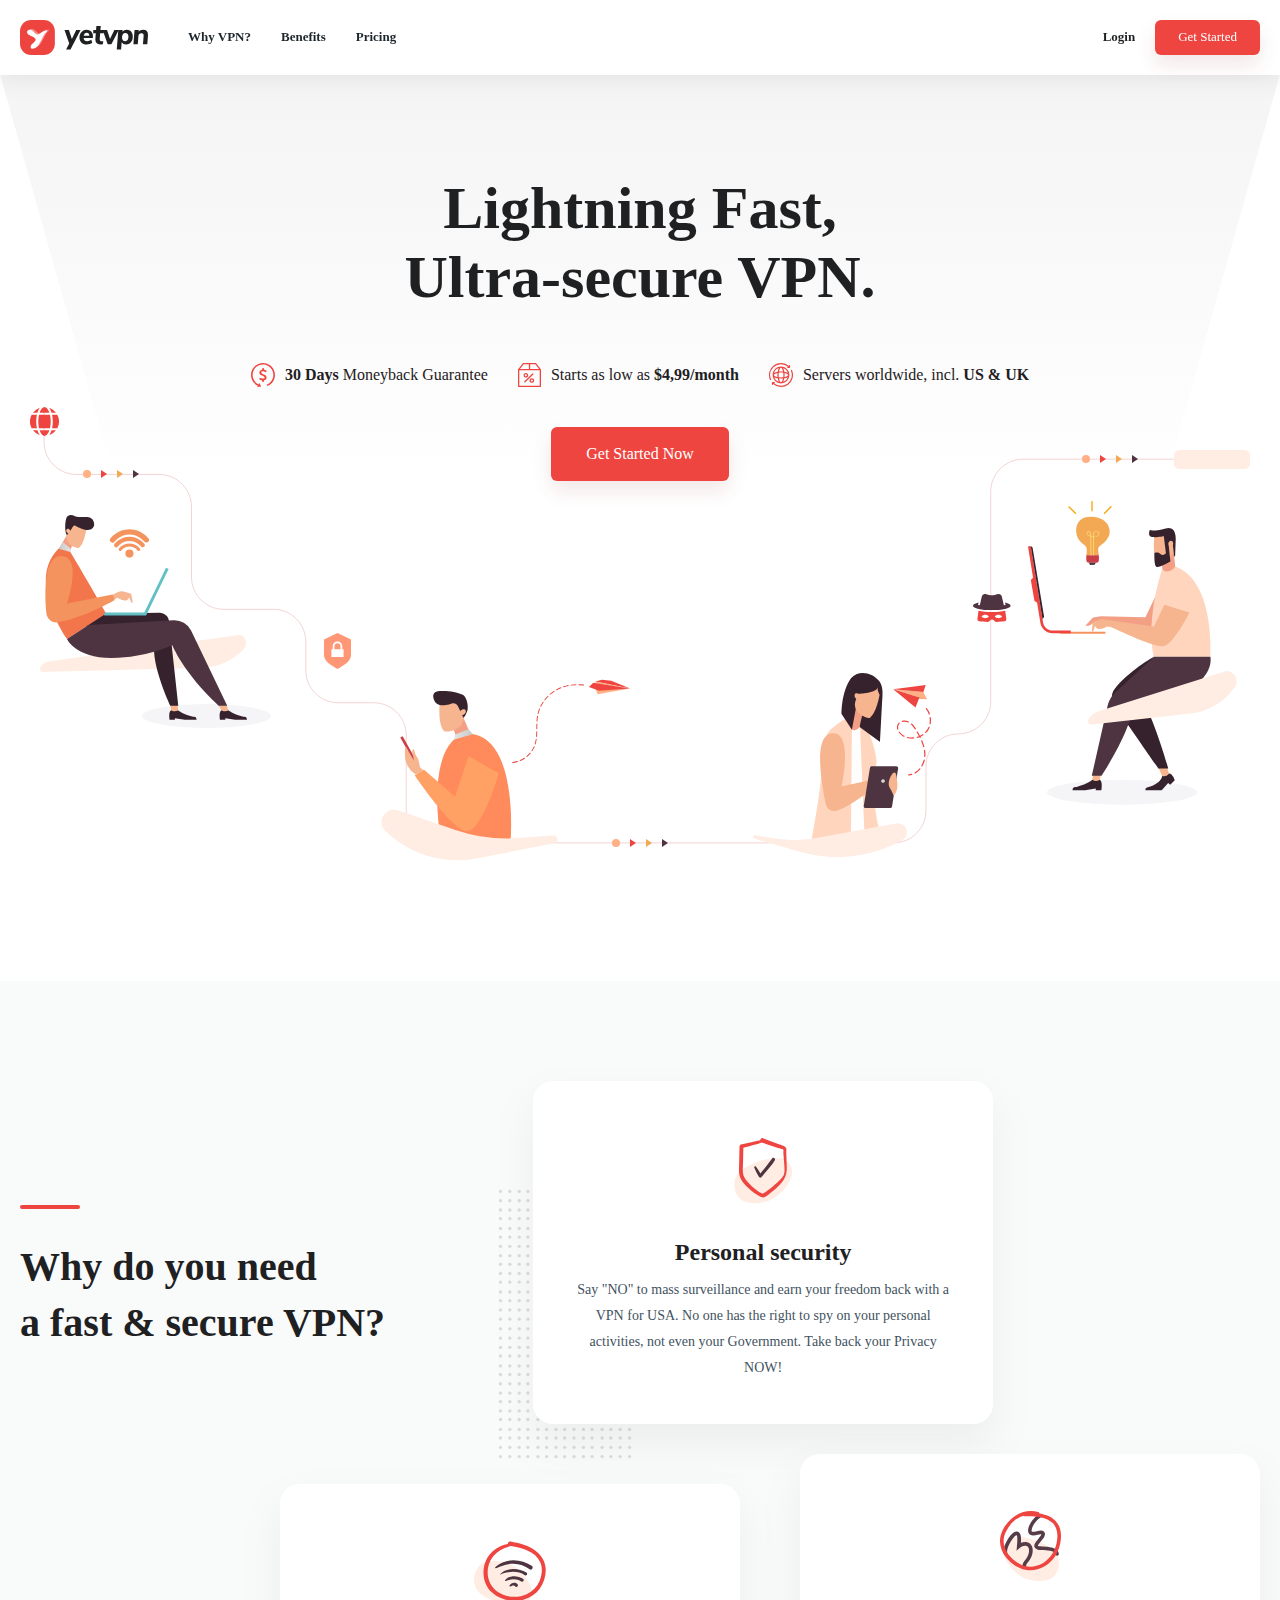
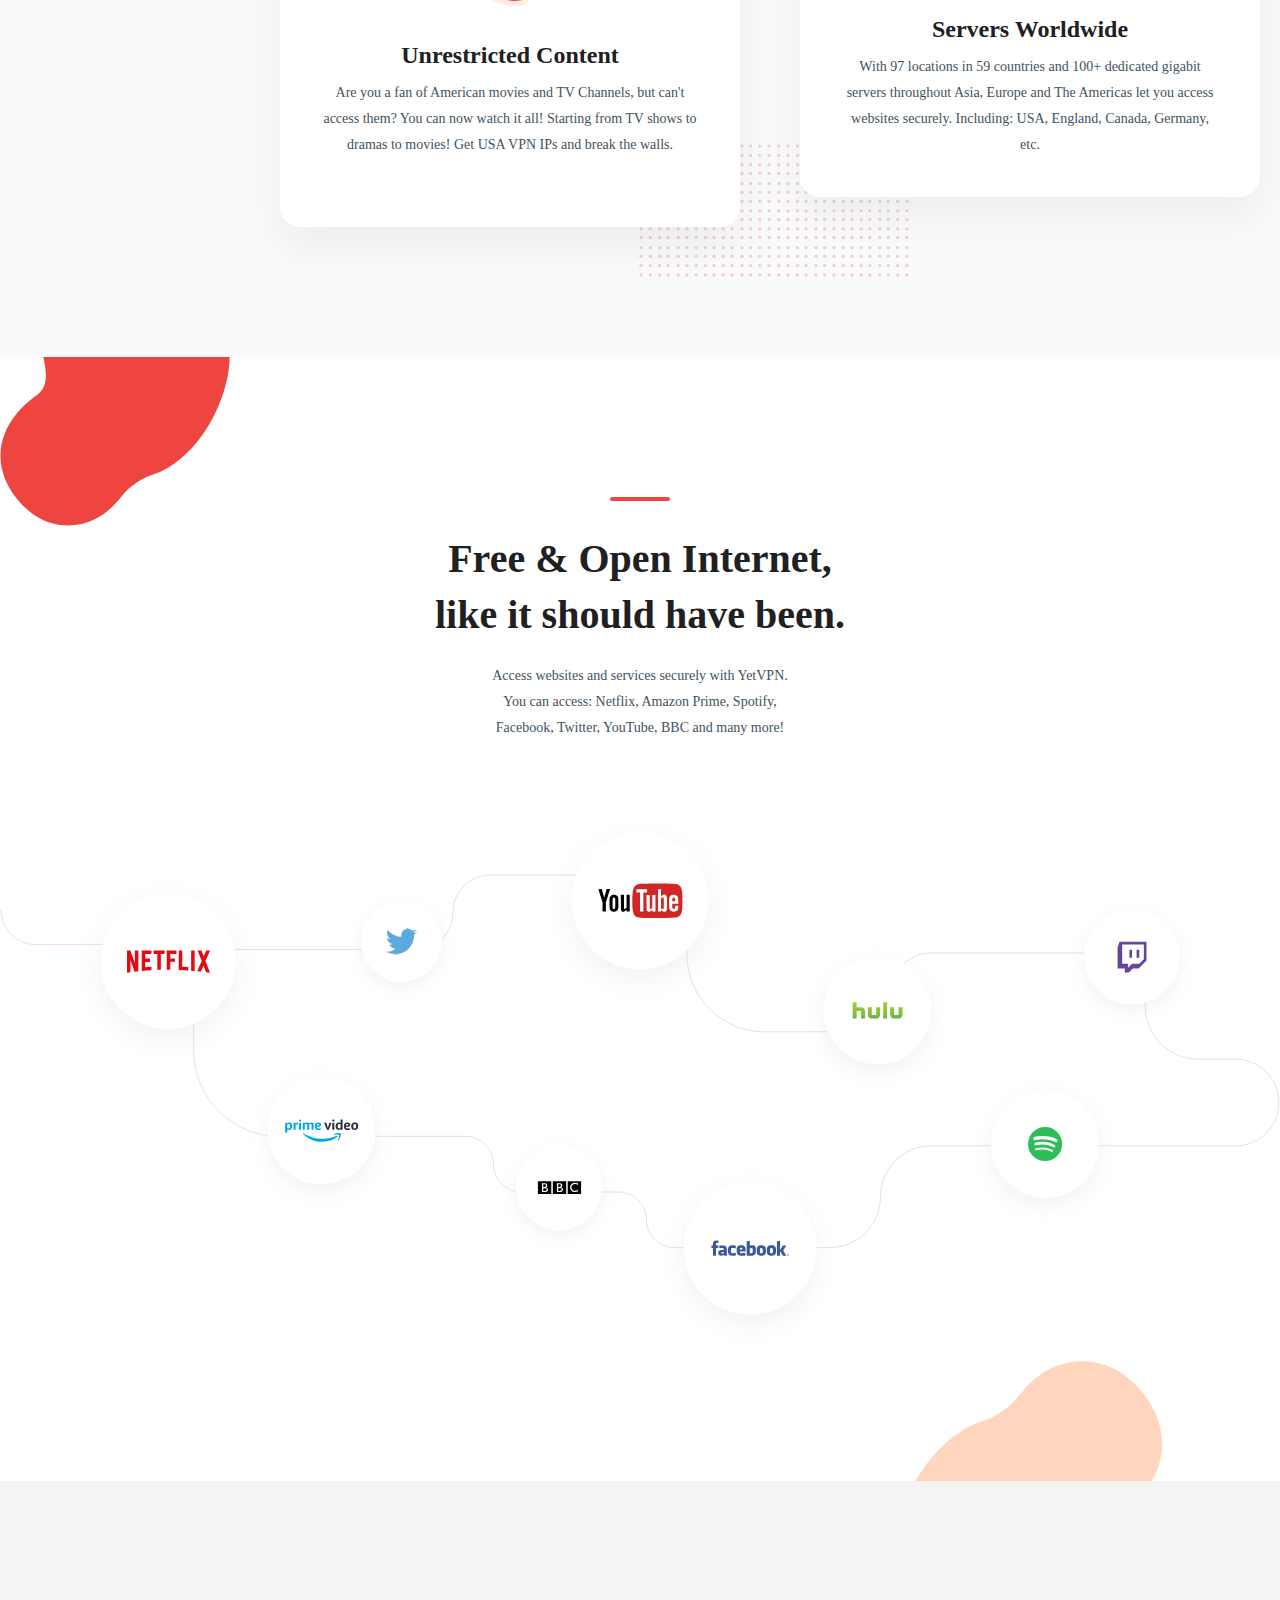
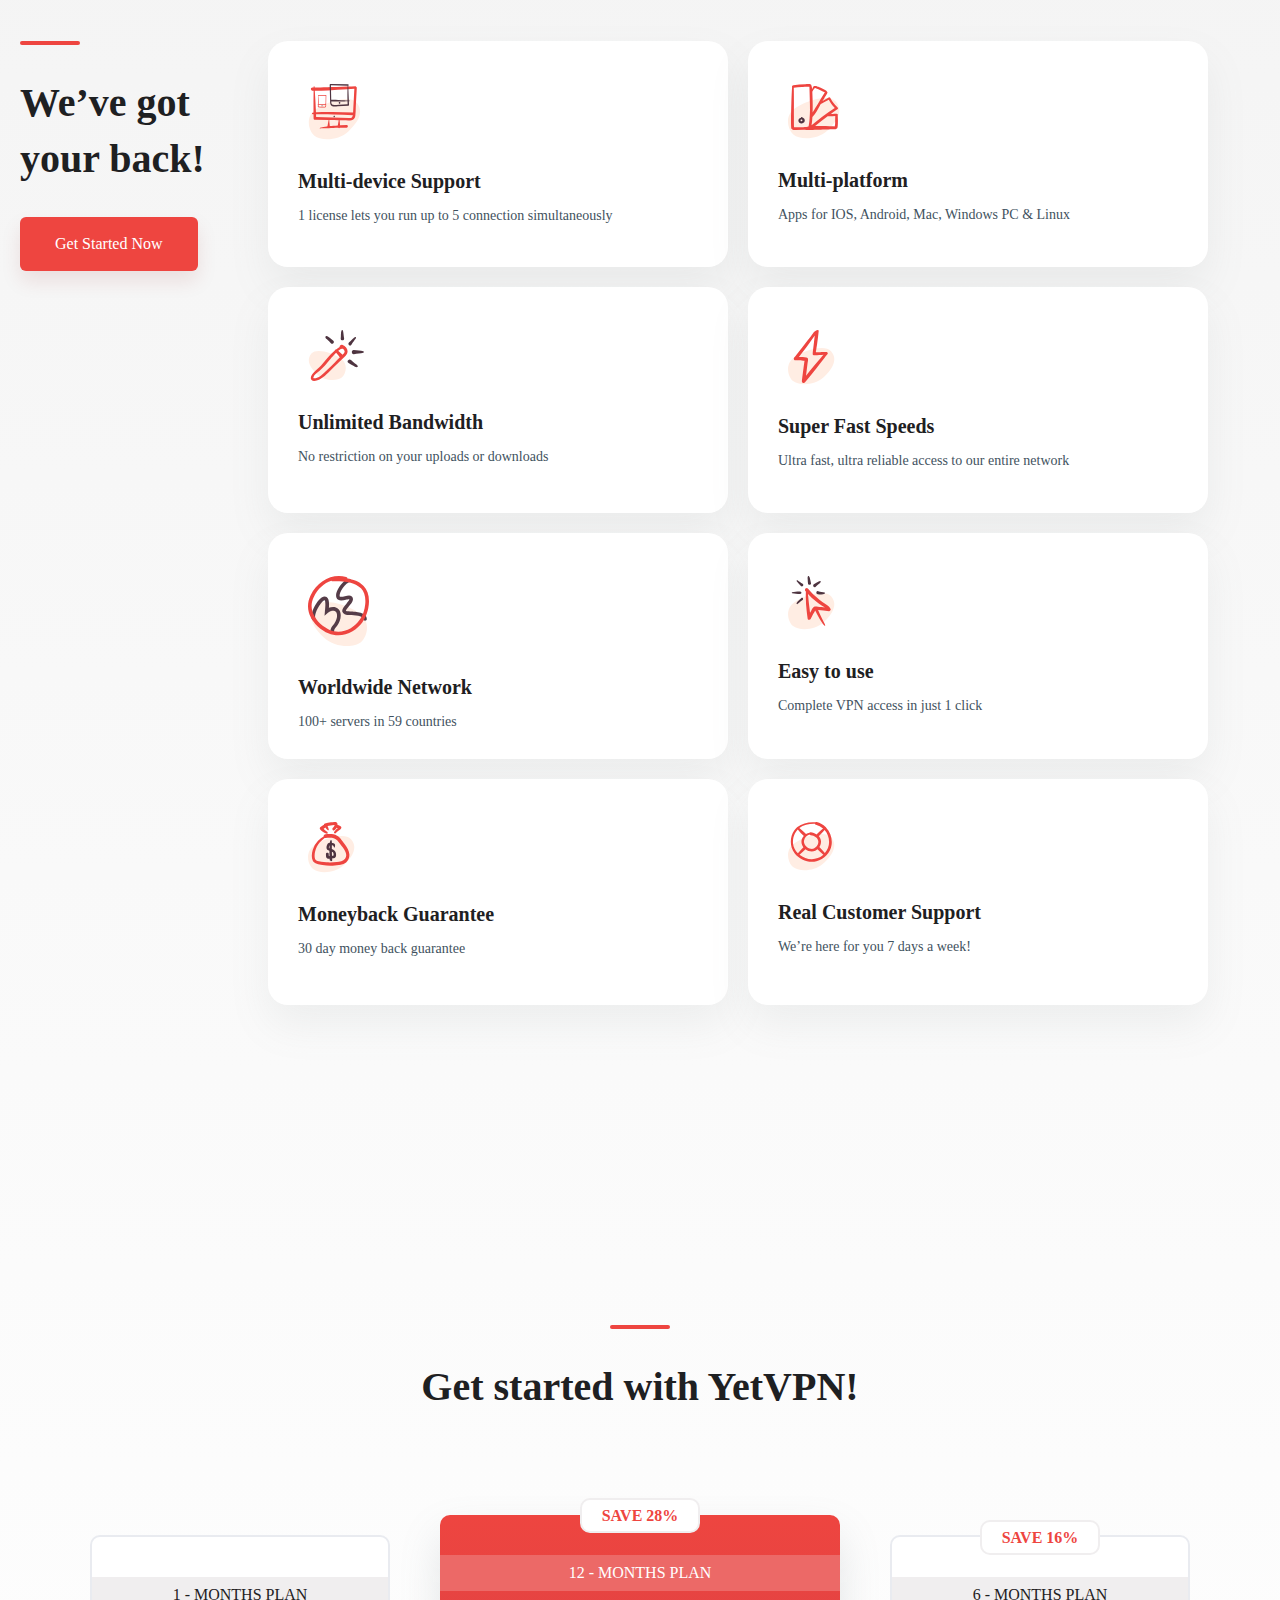
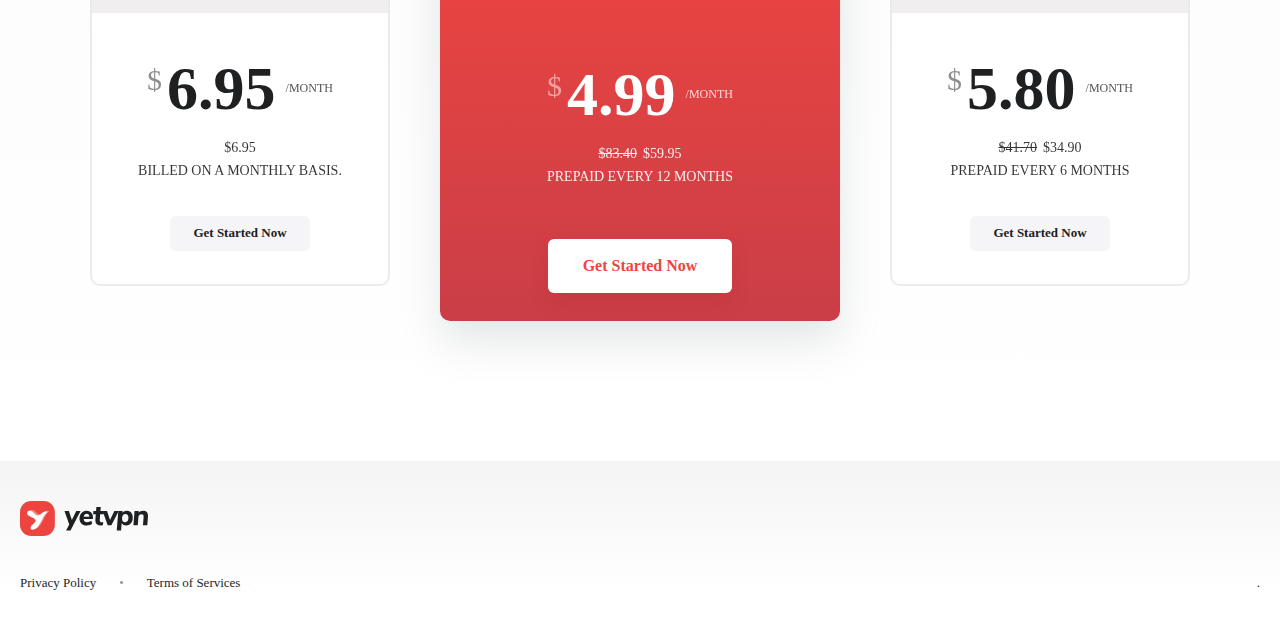
==== commit 20a05a4c: "delete all mentiones of yetcom limited" ====
--- a/index.html
+++ b/index.html
@@ -427,7 +427,7 @@
 						<img src="img/main_logo.svg" alt="">
 					</a>
 				</div>
-				<p>Yetcom Limited - 2019<br />No.: 2828610<br />No.5, 17/F, Bonham Trade Centre, <br />50 Bonham Strand, Sheung Wan, <br />Hong Kong</p>
+				<p>.</p>
 			</div>	
 		</div>
 	</div>
